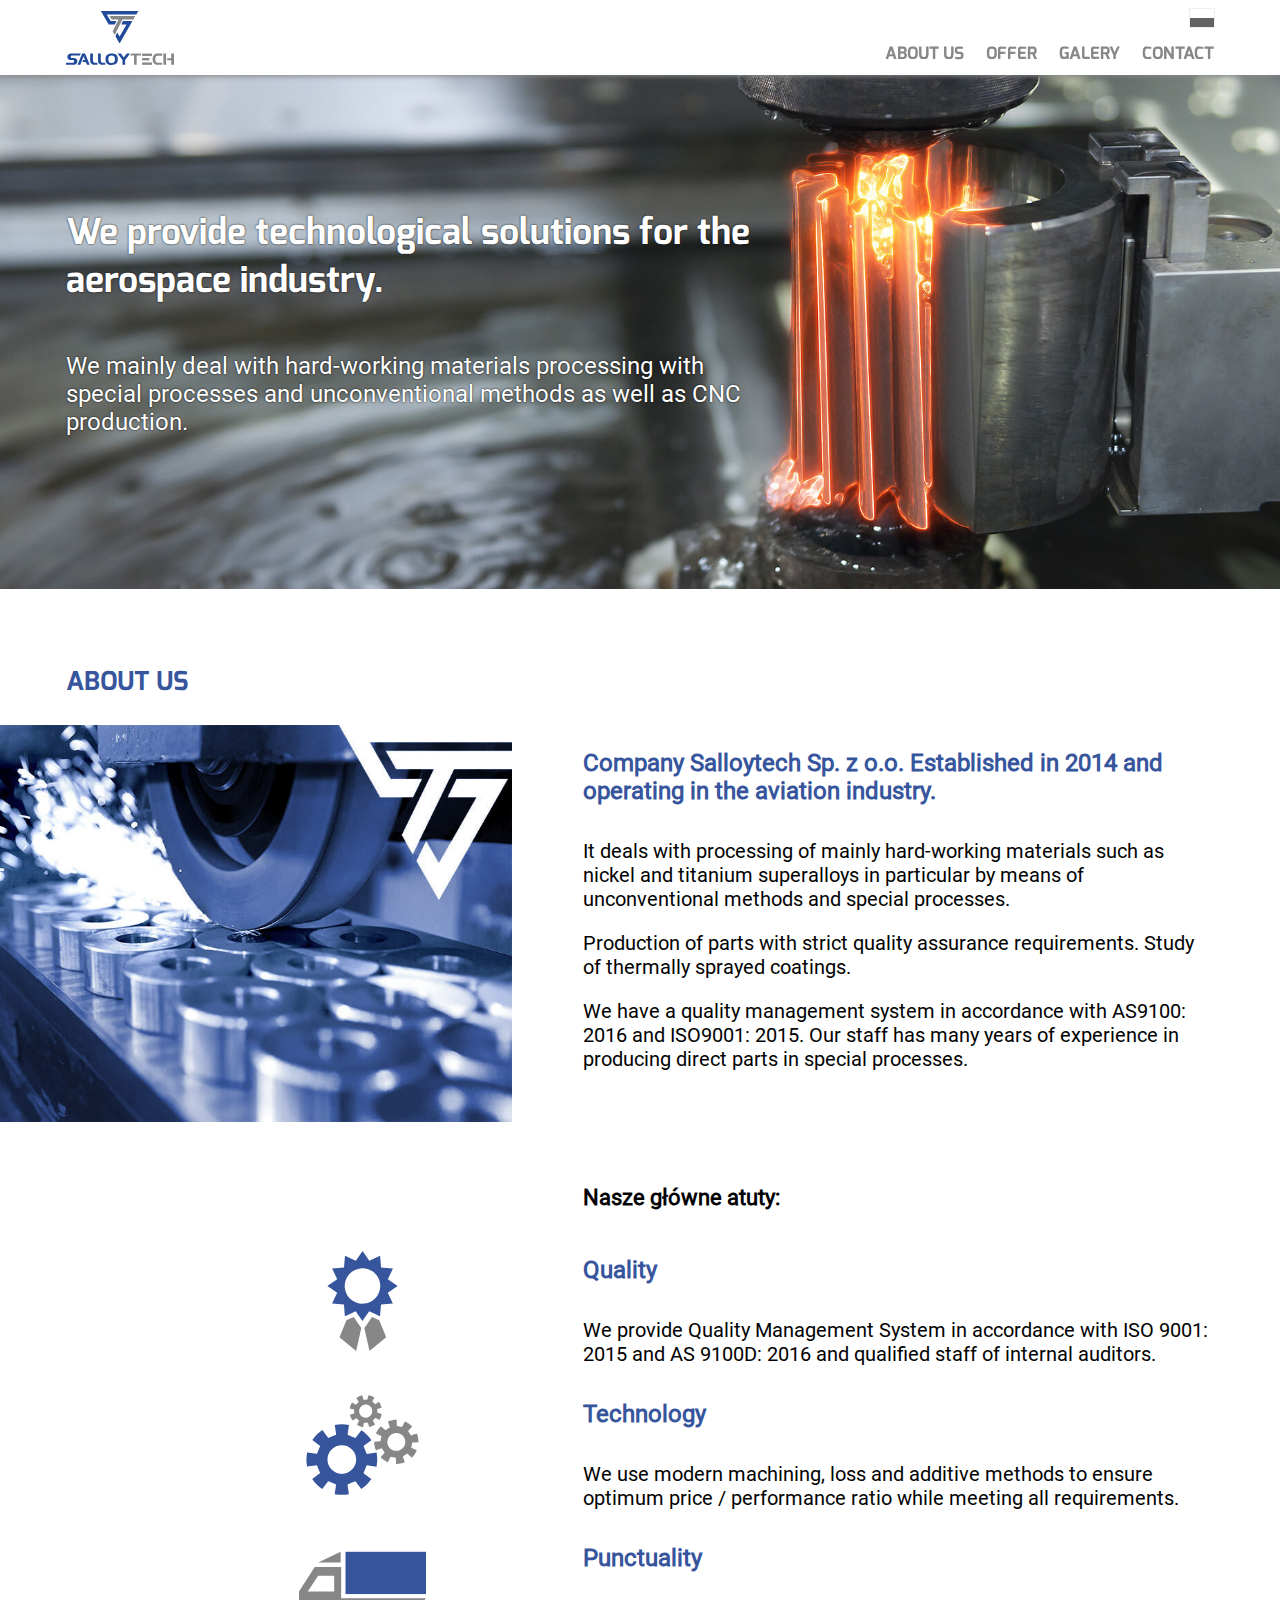
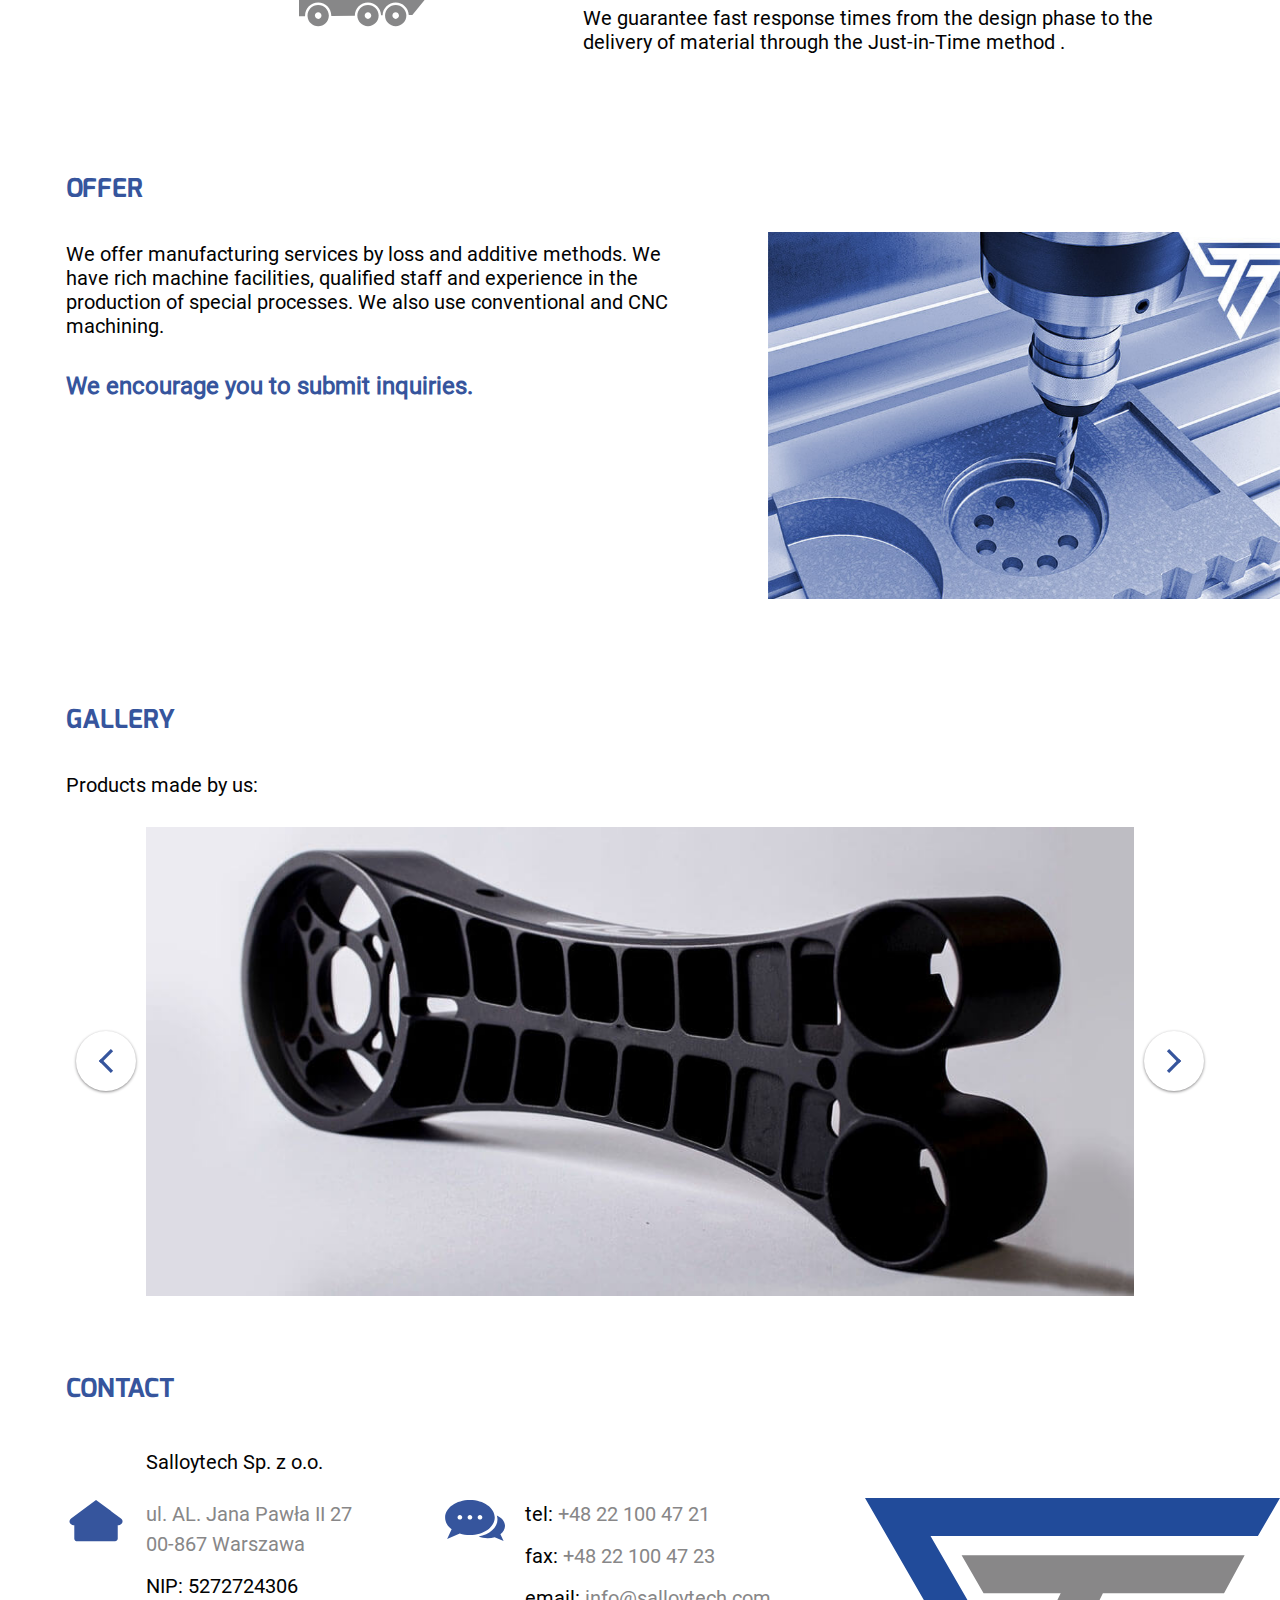
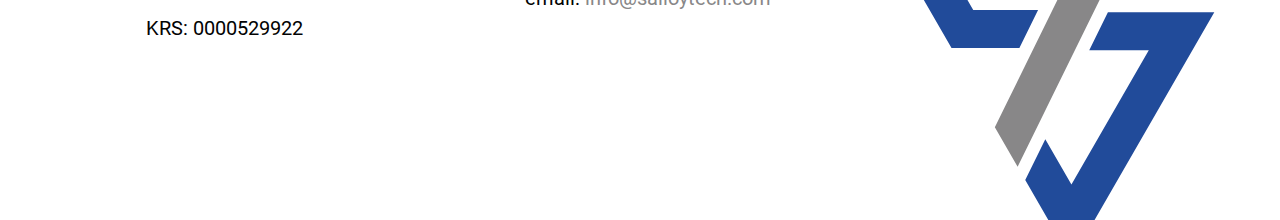
==== en/index.html @ 6ae1411f "Add files via upload" ====
<!DOCTYPE html>
<html lang="en">
<head>
	<title>SalloyTech</title>
	<meta charset="UTF-8">
	<meta name="viewport" content="width=device-width, initial-scale=1.0">
	<meta name="author" content="Agnieszka Bocian">
	<link rel="stylesheet" type="text/css" href="../style.css">
	<script src="../script.js"></script>
	<script src="../smooth-scroll.js"></script>
</head>
<body onload="activeScript()">
<div class="tlo-opakowanie">
	<header class="header-nav">
		<div class="tresc float-clearfix">
			<a href="" class="kol"> <img class="mobile-logo logo" src="../grafika/logo-horizontal.svg" alt="SalloyTech logo" /><img src="../grafika/logo.svg" class="logo" alt="SalloyTech logo"/></a>
			<button class="mobile-menu menu-open" onclick="showMenu()"><img class="hamburger-menu" src="../grafika/mobile-menu.svg" alt="menu mobilne"/></button>
			<button class="mobile-menu menu-close" onclick="hideMenu()"><img class="hamburger-menu" src="../grafika/menu-close.svg" alt="menu mobilne"/></button>
			<nav class="kol2 kol-prawa">
				<a href="#o-firmie" onclick="hideMenu()">About us</a>
				<a href="#oferta" onclick="hideMenu()">Offer</a>
				<a href="#galeria" onclick="hideMenu()">Galery</a>
				<a href="#kontakt" onclick="hideMenu()">Contact</a>
			</nav>
			<div class="jezyki">
				<a href="../index.html" title="polska wersja językowa" onmouseenter="flagaPolskiKolor()" onmouseleave="flagaPolskiSzara()" ontouchstart="flagaPolskiKolor()" ontouchend="flagaPolskiSzara()"><img class="flaga flaga-polska" src="../grafika/flaga-pl-szara.svg" alt="flaga Polski"/></a>
			</div>
		</div>
	</header>
	<section class="float-clear main">
		<picture>
			<source media="(max-width:550px)" srcset="../grafika/mobile/header-mobile.jpg">
			<img class="img-baner" src="../grafika/header.jpg" alt=""/>
		</picture>
		<header class="header-baner tresc float-clearfix">
			<div class="kol2">
				<h1>We provide technological solutions for the aerospace industry.</h1>
				<p class="podtytul">We mainly deal with hard-working materials processing with special processes and unconventional methods as well as CNC production.</p>
			</div>			
		</header>
		<section id="o-firmie">
			<h2>About us</h2>
			<section class="float-clearfix">
				<picture class="kol2 animation-box">
					<source media="(max-width:600px)" srcset="../grafika/mobile/img1-mobile.jpg">
					<img class="left-slidein delay-cwiercs" src="../grafika/img1.jpg" alt=""/>
				</picture>
				<div class="tresc float-clearfix">
					<div class="kol2 kol-prawa float-clearfix">
						<h3>Company Salloytech Sp. z o.o. Established in 2014 and operating in the aviation industry.</h3>
						<p>It deals with processing of mainly hard-working materials such as nickel and titanium superalloys in particular by means of unconventional methods and special processes.</p>
						<p>Production of parts with strict quality assurance requirements. Study of thermally sprayed coatings. </p>
						<p>We have a quality management system in accordance with AS9100: 2016 and ISO9001: 2015. Our staff has many years of experience in producing direct parts in special processes.</p>
					</div>
				</div>
			</section>
			<section class="atuty tresc float-clearfix">
				<h4 class="kol2 kol-prawa">Nasze główne atuty:</h4>
				<section class="float-clear float-clearfix">
					<div class="kol animation-box ">
						<img class="ikona right-pop" src="../grafika/jakosc.svg" alt="jakość"/>
					</div>
					<div class="kol2 kol-prawa">
						<h5>Quality</h5>
						<p>We provide Quality Management System in accordance with ISO 9001: 2015 and AS 9100D: 2016 and qualified staff of internal auditors.</p>
					</div>
				</section>
				<section class="float-clearfix">
					<div class="kol animation-box">
						<img class="ikona right-pop delay-cwiercs" src="../grafika/technologia.svg" alt="technologia"/>
					</div>
					<div class="kol2 kol-prawa">
						<h5>Technology</h5>
						<p>We use modern machining, loss and additive methods to ensure optimum price / performance ratio while meeting all requirements.</p>
					</div>
				</section>
				<section class="float-clearfix">
					<div class="kol animation-box">
						<img class="ikona right-pop delay-pols" src="../grafika/terminowosc.svg" alt="terminowość"/>
					</div>
					<div class="kol2 kol-prawa">
						<h5>Punctuality</h5>
						<p>We guarantee fast response times from the design phase to the delivery of material through the Just-in-Time method .</p>
					</div>
				</section>
			</section>
		</section>
		<section id="oferta">
			<h2>Offer</h2>
			<div class="tresc">
				<div class="kol2">
					<p>We offer manufacturing services by loss and additive methods. We have rich machine facilities, qualified staff and experience in the production of special processes. We also use conventional and CNC machining.</p>
					<strong> We encourage you to submit inquiries.</strong>
				</div>
			</div>
			<picture class="kol2 kol-prawa animation-box">
				<source media="(max-width:600px)" srcset="../grafika/mobile/img2-mobile.jpg">
				<img class="right-slidein delay-cwiercs" src="../grafika/img2.jpg" alt=""/>
			</picture>
		</section>
		<section id="galeria" class="tresc float-clear">
			<h2>Gallery</h2>
			<p>Products made by us:</p>
			<div class="slider">
				<img class="current-img-slide" src="../grafika/galeria/i-3gZqLh3-XL.jpg" alt=""/>
				<img class="img-slide next-slide" src="../grafika/galeria/i-92s4HZf-XL.jpg" alt=""/>
				<img class="img-slide next-slide" src="../grafika/galeria/i-ggH3WSC-XL.jpg" alt=""/>
				<img class="img-slide next-slide" src="../grafika/galeria/i-HxhJnW4-XL.jpg" alt=""/>
				<img class="img-slide next-slide" src="../grafika/galeria/i-L7PCD7g-XL.jpg" alt=""/>
				<button class="slider-btn lewy-btn" onclick="previousSlide()">
					<img src="../grafika/arrow-lewa.svg" alt=""/>
				</button>
				<button class="slider-btn prawy-btn" onclick="nextSlide()">
					<img src="../grafika/arrow-prawa.svg" alt=""/>
				</button>
			</div>
		</section>
	</section>
	<footer id="kontakt" class="float-clearfix">		
		<h2>Contact</h2>
		<div class="tresc float-clearfix">
			<p>Salloytech Sp. z o.o.</p>
			<div class="adres kol">
				<p><a href="https://goo.gl/maps/f2BaXFXRBeF2" target="_blank" title="zobacz na mapie">ul. AL. Jana Pawła II 27<br/> 00-867 Warszawa</a></p>
				<p>NIP: 5272724306</p>
				<p>KRS: 0000529922</p>
			</div>
			<div class="dane-kontakt kol float-clearfix">
				<p>tel: <a href="tel:+48221004721" target="_blank">+48 22 100 47 21</a></p>
				<p>fax: <a href="fax:+48221004723" target="_blank">+48 22 100 47 23</a></p>
				<p>email: <a href="mailto:info@salloytech.com" target="_blank">info@salloytech.com</a></p>
			</div>
		</div>
	</footer>
</div>
<script>
	//on load animation
	var el = document.getElementsByClassName("animation-box")[0];
	var handler = onVisibilityChange(el, function() {
		el.children[1].classList.add("base-position");
	});
	if (window.addEventListener) {
		addEventListener('DOMContentLoaded', handler, false); 
		addEventListener('load', handler, false);
		addEventListener('scroll', handler, false); 
		addEventListener('resize', handler, false); 
	} else if (window.attachEvent)  {
	 attachEvent('onDOMContentLoaded', handler); // IE9+ :(
		attachEvent('onload', handler);
		attachEvent('onscroll', handler);
		attachEvent('onresize', handler);
	}

	var el2 = document.getElementsByClassName("animation-box")[1];
	var handler2 = onVisibilityChange(el2, function() {
		el2.children[0].classList.add("base-position");
	});
	if (window.addEventListener) {
	addEventListener('DOMContentLoaded', handler2, false); 
		addEventListener('load', handler2, false);
		addEventListener('scroll', handler2, false); 
		addEventListener('resize', handler2, false); 
	} else if (window.attachEvent)  {
	 attachEvent('onDOMContentLoaded', handler2); // IE9+ :(
		attachEvent('onload', handler2);
		attachEvent('onscroll', handler2);
		attachEvent('onresize', handler2);
	}
	
	var el3 = document.getElementsByClassName("animation-box")[2];
	var handler3 = onVisibilityChange(el3, function() {
		el3.children[0].classList.add("base-position");
	});
	if (window.addEventListener) {
	addEventListener('DOMContentLoaded', handler3, false); 
		addEventListener('load', handler3, false);
		addEventListener('scroll', handler3, false); 
		addEventListener('resize', handler3, false); 
	} else if (window.attachEvent)  {
	 attachEvent('onDOMContentLoaded', handler3); // IE9+ :(
		attachEvent('onload', handler3);
		attachEvent('onscroll', handler3);
		attachEvent('onresize', handler3);
	}
	
	var el4 = document.getElementsByClassName("animation-box")[3];
	var handler4 = onVisibilityChange(el4, function() {
		el4.children[0].classList.add("base-position");
	});
	if (window.addEventListener) {
	addEventListener('DOMContentLoaded', handler4, false); 
		addEventListener('load', handler4, false);
		addEventListener('scroll', handler4, false); 
		addEventListener('resize', handler4, false); 
	} else if (window.attachEvent)  {
	 attachEvent('onDOMContentLoaded', handler4); // IE9+ :(
		attachEvent('onload', handler4);
		attachEvent('onscroll', handler4);
		attachEvent('onresize', handler4);
	}
	
	var el5 = document.getElementsByClassName("animation-box")[4];
	var handler5 = onVisibilityChange(el5, function() {
		el5.children[1].classList.add("base-position");
	});
	if (window.addEventListener) {
	addEventListener('DOMContentLoaded', handler5, false); 
		addEventListener('load', handler5, false);
		addEventListener('scroll', handler5, false); 
		addEventListener('resize', handler5, false); 
	} else if (window.attachEvent)  {
	 attachEvent('onDOMContentLoaded', handler5); // IE9+ :(
		attachEvent('onload', handler5);
		attachEvent('onscroll', handler5);
		attachEvent('onresize', handler5);
	}
	
	//smooth scrolling
	var scroll = new SmoothScroll('a[href*="#"]');
</script>
</body>
</html>
---- style.css ----
/* Spis Treści */

/* 0.0 Resetowanie styli */
/* 1.0 Style Ogólne */
	/* 1.1 Typografia */
	/* 1.2 Style wielorazowego użytku */
		/* 1.2.1 Grid */
	/* 1.3 Animacje */
/* 2.0 Menu główne */
	/* 2.1 Menu mobilne */
	/* 2.2 Wersje językowe */
/* 3.0 Header główny */
/* 4.0 Sekcje */
	/* 4.1 Sekcja "O firmie" */
	/* 4.2 Sekcja "Oferta" */
	/* 4.3 Sekcja "Galeria" */
/* 5.0 Stopka - Kontakt */


/* 0.0 Resetowanie styli */
	body, main, nav, a, header, h1, h2, h3, h4 ,h5, h6, section, div, p, ul, li, img, footer {
		-webkit-box-sizing:border-box;
		        box-sizing:border-box;
		padding:0;
		margin:0;
		text-decoration:none;
		border:none;
	}
/* 1.0 Style Ogólne */
	body{
		background-color:#fff;
		color:#030303;
	}
	img {
		max-width: 100%;
		max-height: 100%;
	}
	.tlo-opakowanie {
		max-width:1907px;
		margin:0 auto;
	}
	button {
		cursor:pointer;
		font-size: 1em;
	}
	a {
		color:#888788;
	}
	a:hover, a:focus, a:active {
		color:#36559d;
	}
	button:hover, button:focus, button:active {
		outline: none; /* By zlikwidować styl w Operze */
	}
	.main > section {
		padding-top:8vh;
	}
	@media (max-height:800px) {
		.main > section {
			padding-top:3em;
		}
	}
	/* 1.1 Typografia */
	@font-face {
		font-family:"Roboto Regular";
		src:url(./fonty/roboto-regular.ttf);
	}
	@font-face {
		font-family:"Exo Bold";
		src:url(./fonty/exo-bold.ttf);
	}
	body{
		font-family:"Roboto Regular";
		font-size:20px;
	}
	@media (max-width:1200px) {
		body {
			font-size:18px;
		}
	}
	@media (max-width:1000px) {
		body {
			font-size:16px;
		}
	}
	@media (max-width:800px) {
		body {
			font-size:14px;
		}
	}
	@media (max-width:600px) {
		body {
			font-size:12px;
		}
	}
	h2, h3, h4, h5, h6, ul, li  {
		padding:1em 0;
	}
	main > section {
		margin:1em 0;
	}
	h1 {
		font-size:1.8em;
		padding-bottom: 1em;
		text-shadow:0 0 2px black;
	}
	h2 {
		font-size:1.3em;	
		text-transform:uppercase;
		margin:0 auto;
		display:block;
		max-width:1200px;
		padding-left:2vw;
		padding-right:2vw;
	}
	h3, h5, strong {
		font-size:1.2em;
	}
	h4 {
		font-size:1.1em;
	}
	h1, h2, nav {
		font-family:"Exo Bold";
	}
	h2, h3, h5, strong {
		color:#36559d;
	}
	p {
		padding:0.5em 0;
	}
	/* 1.2 Style wielorazowego użytku */
	.tresc {
		margin:0 auto;
		max-width:1200px;
		padding:1vh 2vw;
	}
	section div.tresc {
		padding:0 2vw;
	}
	.ikona {
		margin: 5% 5% 5% auto;
		width: auto;
		height: 5em;
		display: block;
	}
	.script .blurowanie {
		-webkit-filter: blur(2px);
		        filter: blur(2px);
	}
		/* 1.2.1 Grid */
			.kol {
				width:20%;
				float:left;
			}
			.kol2 {
				width:40%;
				float:left;
			}
			.tresc .kol {
				width:33%;
			}
			.tresc .kol2 {
				width:60%;
			}
			.kol-prawa {
				float:right;
				padding-left:5%;
			}
			.float-clear {
				clear: both;
			}
			.float-clearfix:after {
				content: "";
				display: table;
				clear: both;
			}
			@media (max-width:550px) {
				.kol2 {
					width:100%;
				}
				.tresc .kol2 {
					width:100%;
				}
				img.kol2{
					padding:2vw;
				}
				.kol-prawa {
					padding:0;
				}
			}
	/* 1.3 Animacje */
	.script .animation-box {
		overflow:hidden;
	}
	.script .right-slidein {
		-webkit-animation-name:right-slidein;
		        animation-name:right-slidein;
		-webkit-animation-duration:1s;
		        animation-duration:1s;
		-webkit-animation-play-state: paused; /* Safari 4.0 - 8.0 */
		animation-play-state: paused;
		 -webkit-animation-fill-mode: backwards; /* Safari 4.0 - 8.0 */
		animation-fill-mode: backwards;
	}
	.script .left-slidein {
		-webkit-animation-name:left-slidein;
		        animation-name:left-slidein;
		-webkit-animation-duration:1s;
		        animation-duration:1s;
		-webkit-animation-play-state: paused; /* Safari 4.0 - 8.0 */
		animation-play-state: paused;
		 -webkit-animation-fill-mode: backwards; /* Safari 4.0 - 8.0 */
		animation-fill-mode: backwards;
	}	
	.script .right-pop {
		-webkit-animation-name:right-pop;
		        animation-name:right-pop;
		-webkit-animation-duration:1s;
		        animation-duration:1s;
		-webkit-animation-play-state: paused; /* Safari 4.0 - 8.0 */
		animation-play-state: paused;
		 -webkit-animation-fill-mode: backwards; /* Safari 4.0 - 8.0 */
		animation-fill-mode: backwards;
	}
	.script .delay-pols {
		-webkit-animation-delay: 0.6s; /* Safari 4.0 - 8.0 */
		animation-delay: 0.5s;
	}
	.script .delay-cwiercs{
		-webkit-animation-delay: 0.3s; /* Safari 4.0 - 8.0 */
		animation-delay: 0.25s;
	}
	@-webkit-keyframes right-slidein {
		from {-webkit-transform: translateX(100%);transform: translateX(100%);}
		to {-webkit-transform: translateX(0);transform: translateX(0);}
	}
	@keyframes right-slidein {
		from {-webkit-transform: translateX(100%);transform: translateX(100%);}
		to {-webkit-transform: translateX(0);transform: translateX(0);}
	}
	@-webkit-keyframes left-slidein {
		from {-webkit-transform: translateX(-100%);transform: translateX(-100%);}
		to {-webkit-transform: translateX(0);transform: translateX(0);}
	}
	@keyframes left-slidein {
		from {-webkit-transform: translateX(-100%);transform: translateX(-100%);}
		to {-webkit-transform: translateX(0);transform: translateX(0);}
	}
	@-webkit-keyframes right-pop {
		from {-webkit-transform: translateX(-100%);transform: translateX(-100%); opacity:0; padding:3em;}
		to {-webkit-transform: translateX(0%);transform: translateX(0%); opacity:1; padding:0;}
	}
	@keyframes right-pop {
		from {-webkit-transform: translateX(-100%);transform: translateX(-100%); opacity:0; padding:3em;}
		to {-webkit-transform: translateX(0%);transform: translateX(0%); opacity:1; padding:0;}
	}
	.script .base-position {
		-webkit-animation-play-state: running; /* Safari 4.0 - 8.0 */
		animation-play-state: running;
	}
/* 2.0 Menu główne */
	.header-nav {
		position: fixed;
		z-index: 100;
		top: 0;
		left: 0;
		right: 0;
		background-color:rgba(255,255,255, 0.99);
		-webkit-box-shadow:0 1px 0.25em #888788;
		        box-shadow:0 1px 0.25em #888788;
	}
	.header-nav .tresc {
		display: -webkit-box;
		display: -ms-flexbox;
		display: flex;
		-webkit-box-pack: justify;
		    -ms-flex-pack: justify;
		        justify-content: space-between;
		-webkit-box-align: center;
		    -ms-flex-align: center;
		        align-items: center;
	}
	.header-nav a.kol {
		width:auto;
	}
	.logo {
		height:6vh;
		width: auto;
		display: block;
	}
	nav {
		text-align:right;
		-webkit-box-ordinal-group: 2;
		    -ms-flex-order: 1;
		        order: 1; /* korekta do float-clearfix dla flexa */
	}
	.tresc nav.kol2 {
		width:auto;
	}
	nav a {
		text-transform:uppercase;
		font-size: 1.9vh;
		line-height: 1em;
		margin:2vh 0 2vh 1em;
		display:inline-block;
		position:relative;
	}
	nav a:hover, nav a:focus, nav a:active {
		color:#36559d;
	}
	nav a:after, nav a:after, nav a:after {
		content:"";
		background-color:#36559d;		
		display:inline-block;
		width:0;
		height:0.15em;
		position:absolute;
		left:0;
		right:0;
		margin:0 auto;
		bottom: -0.2em;
		-webkit-transition:width 0.5s;
		-o-transition:width 0.5s;
		transition:width 0.5s;
	}
	nav a:hover:after, nav a:focus:after, nav a:active:after {
		width:1em;
		-webkit-transition:width 0.5s;
		-o-transition:width 0.5s;
		transition:width 0.5s;
	}
		@media (max-width:1400px) { /* By móc umoeścić flagi nad menu*/
			.header-nav .tresc {
				position:relative;
			}
			nav a {
				margin-top:4vh;
				margin-bottom:0;
			}
		}
	/* 2.1 Menu mobilne */
		.mobile-menu {
			display:none;
			height:6vh;
			padding:0;
		}
		.mobile-logo {
			display:none;
		}

		@media (max-width:800px) {
			.script .header-nav .tresc .kol, .header-nav .tresc .kol2 {
				width:auto;
			}
		}
		@media (max-width:600px){
			.script .logo {
				display:none;
			}
			.script .mobile-logo {
				display:block;
			}
			.script .header-nav .tresc {
				display:block;
			}
			.script .header-nav .tresc .kol2 {
				clear: both;
				float: left;
				padding:0;
			}
			.script nav {
				display:none;
			}
			.script .mobile-menu {
				float: right;
				-webkit-box-ordinal-group: 2;
				    -ms-flex-order: 1;
				        order: 1;
				border: none;
				background: #fff;		
			}
			.script .menu-open {
				display: inline-block;
			}
			.script nav a {
				display: list-item;
				list-style: none;
				text-align: right;
				font-size: 2.5vh;
				margin: 4.5vh 0;
				width: 28vh;
			}
		.script nav a:after, .script nav a:after, .script nav a:after {
			right: 1.5em;
			left:auto;
			}
		}
		@media (max-height:800px) and (max-width:600px) {
			.script .mobile-menu {
				height: 3em;
				max-width:3em;
				padding: 0.25em 0;
			}
			.script .logo {
				height:3em;
				max-width:80vw;
			}
			.script nav a {
				font-size:1em;
				width:9em;
				font-size: 1.5em;
				margin: 2em 0;
			}
		}
	/* 2.2 Wersje językowe */
	.jezyki {
		padding: 1vh 2vw;
		position:absolute;
		top:0;
		right:0;
	}
	.jezyki a {
		display:inline-block;
		float:left;
	}
	.flaga {
		height: 2vh;
		width: auto;
		margin:2vh 1vh;
		-webkit-box-shadow: 0 0 1px 1px #efefef;
		        box-shadow: 0 0 1px 1px #efefef;
		display: block;
	}
	@media (max-width:1400px) {
		.flaga {
			height: 2vh;
			margin:0;
		}
	}
	@media (max-width:600px) {
		.script .jezyki {
			top:auto;
			bottom:0;
			display:none;
		}
	}
	@media (max-height:800px) and (max-width:600px) {
		.script .flaga {
			height: 2em;
			margin: 0.5em 0;
		}
	}
/* 3.0 Header główny */
	.main {
		position:relative;
		margin-top:6vh;
	}
	.header-baner {
		display:-webkit-box;
		display:-ms-flexbox;
		display:flex;
		-webkit-box-align:center;
		    -ms-flex-align:center;
		        align-items:center;
		position:relative;
		top: 2vh;
		color:#fff;
		height: 40vw;
		max-height: 769px;
	}
	.img-baner {
		position:absolute;
		top:2vh;
		left:0;
		right:0;
		z-index:-1;
	}
	.podtytul {
		font-size:1.2em;
		text-shadow:0 0 2px black;
	}

	@media (max-width:551px) {
		.picture-baner {
			position:relative;
			display:block;
			height:80vw;	
		}
		.img-baner {
			max-width:inherit;
			width:100%;
		}
		.header-baner {
			position:absolute;
			top:2vh;
			height:80vw;
			max-width: 300px;
		}
		.header-baner .kol2 {
			width:100%;
		}		
	}
	@media screen and (max-width:551px) and (-ms-high-contrast: active), (-ms-high-contrast: none) { /* IE specific query*/
		.img-baner {
			left:-60%;
			width:inherit;
		}
	}
	@media (max-width:300px) {
		.header-baner {
			position:relative;
			height:auto;
			color:#030303;
		}
		.podtytul, h1 {
			text-shadow:none;
		}
	}
	@media (max-width:600px) and (max-height:800px) {
		.main {
			margin-top:3em;
		}
	}
	@media (max-height:800px) {
		.img-baner {
			top:2vh;
		}
	}
/* 4.0 Sekcje */
	/* 4.1 Sekcja "O firmie" */
	section.atuty {
		margin-top:3vh;
	}
	.atuty h4.kol2-prawa {
		width:56%;
		float:right;
	}
	@media (max-width:550px) {
		.atuty h4 {
			padding-bottom:2em;
		}
		.atuty div.kol2 {
			width:60%;
		}
		.ikona {
			margin:2vw auto 0;
		}
	}
	@media (max-width:230px) {
		.atuty div.kol2, .tresc .kol {
			width:100%;
		}
		.atuty div.kol2 {
			padding-bottom: 10%;	
		}
	}
	/* 4.2 Sekcja "Oferta" */
	#oferta .kol2 {
		padding-right:5%;
	}
	#oferta .kol-prawa {
		padding:0;
	}
	#oferta strong {
		margin:1em 0;
		display:inline-block;
	}
	@media (max-width:550px) {
		#oferta .kol2 {
			padding:0;
		}
		#oferta img.kol2 {
			padding:5% 2vw 0;
		}
	}
	/* 4.3 Sekcja "Galeria" */
	#galeria h2 {
		padding-left:0;
		padding-right:0;
		margin:0;
	}
	.slider {
		position:relative;
		background-color:#fff;
		overflow: hidden;
		margin:1em 0;
		padding:1em 0;	
	}
	.script .slider {
		padding:0 4em;
	}
	.current-img-slide {
		position: relative;
		height:auto;
		-webkit-transition:-webkit-transform 1s;
		transition:-webkit-transform 1s;
		-o-transition:transform 1s;
		transition:transform 1s;
		transition:transform 1s, -webkit-transform 1s;
	}
	.current-img-slide, .img-slide {
		width:45%;
		float:left;
		padding:0 2.5% 2.5%;
		min-width:150px;
	}
	@media(max-width:350px){
		.current-img-slide, .img-slide {
			margin:0 auto;
			display:block;
			float:none;
		}
	}
	.script .current-img-slide, .script .img-slide {
		width:100%;
		float:left;
		padding:0;
	}
	.script .img-slide {
		position: absolute;
		height:auto;
		top:0;
		left: 0;
		right: 0;
		padding:0 4em;
	}
	.script .next-slide {
		-webkit-transform:translateX(100%);
		    -ms-transform:translateX(100%);
		        transform:translateX(100%);
		-webkit-transition:-webkit-transform 1s;
		transition:-webkit-transform 1s;
		-o-transition:transform 1s;
		transition:transform 1s;
		transition:transform 1s, -webkit-transform 1s;
	}
	.script .previous-slide{
		-webkit-transform:translateX(-100%);
		    -ms-transform:translateX(-100%);
		        transform:translateX(-100%);
		-webkit-transition:-webkit-transform 1s;
		transition:-webkit-transform 1s;
		-o-transition:transform 1s;
		transition:transform 1s;
		transition:transform 1s, -webkit-transform 1s;
	}
	.slider-btn {
		 display:none;
	}
	.script .slider-btn {
		position: absolute;
		display:block;
		padding: 0.5em;
		margin: 0.5em;
		font-size:1em;
		width: 3em;
		height: 3em;
		background-color:#fff;
		border-radius: 2em;
		border:none;
		-webkit-box-shadow:0 1px 0.15em #888788;
		        box-shadow:0 1px 0.15em #888788;
		bottom:45%;
		bottom: calc(50% - 2em);
	}
	.slider-btn:hover, .slider-btn:focus, .slider-btn:active {
		-webkit-box-shadow:0 2px 4px #888788;
		        box-shadow:0 2px 4px #888788;
	}
	.script .prawy-btn {
		right:0;
	}
	.script .lewy-btn {
		left:0;
	}
	@media (max-width:550px) {
		.script .img-slide {
			padding:0;
		}
		.script .slider-btn {
			bottom:0;
		}
		.script .prawy-btn {
			right:25%;
			right:calc(50% - 5em);
		}
		.script .lewy-btn {
			left:25%;
			left:calc(50% - 5em);
		}
		.script .slider {
			padding: 0 0 5em 0;
		}
		.script .script .img-slide {
			padding:0;
		}
	}
/* 5.0 Stopka - Kontakt */
	#kontakt {
		background-image:url("./grafika/logo-znak.svg");
		background-repeat:no-repeat;
		background-position:bottom right;
		background-size: auto 65%;
		padding-top:1em;
		padding-bottom:18vh;
	}
	#kontakt p {
		padding:0.3em 0 0.3em 4em;
		line-height:1.5em;
	}
	.adres, .dane-kontakt {
		position:relative;
		margin-top:0.5em;
		padding-right:1em;
	}
	.adres:before, .dane-kontakt:before {
		display:block;
		float:left;
		left:0;
		position:absolute;
		height:3em;
		width:3em;
	}
	.adres:before {
		content:url("./grafika/adres.svg");
	}
	.dane-kontakt:before {
		content:url("./grafika/kontakt.svg");
	}
	@media (min-height:900px) and (max-width:1100px){
		#kontakt {
			padding-bottom:14vh;
		}
	}
	@media (max-width:900px) {
		#kontakt {
			padding-bottom:2em;
			background-size: auto 60%;
		}
		#kontakt .tresc .kol {
			width:60%;
			padding-bottom:1em;
		}
		#kontakt p {
			padding-left:5em;
		}
	}
	@media (max-width:500px) {
		#kontakt {
			padding-bottom: 3em;
			background-size: 4em auto;
		}
		#kontakt .tresc .kol {
			width:50%;
		}
	}
	@media (max-width:400px) and (min-width:300px), (max-width:200px) {
		#kontakt p {
			padding-left: 0;
		}
		.adres::before, .dane-kontakt::before {
			position: relative;
			float: none;
			display: inline-block;
		}
	}
	@media (max-width:300px) {
		#kontakt {
			padding-bottom: 30%;
			background-position: 50% 100%;
			background-position-x: 50%;
		}
		#kontakt .tresc .kol {
			width:100%;
		}
	}
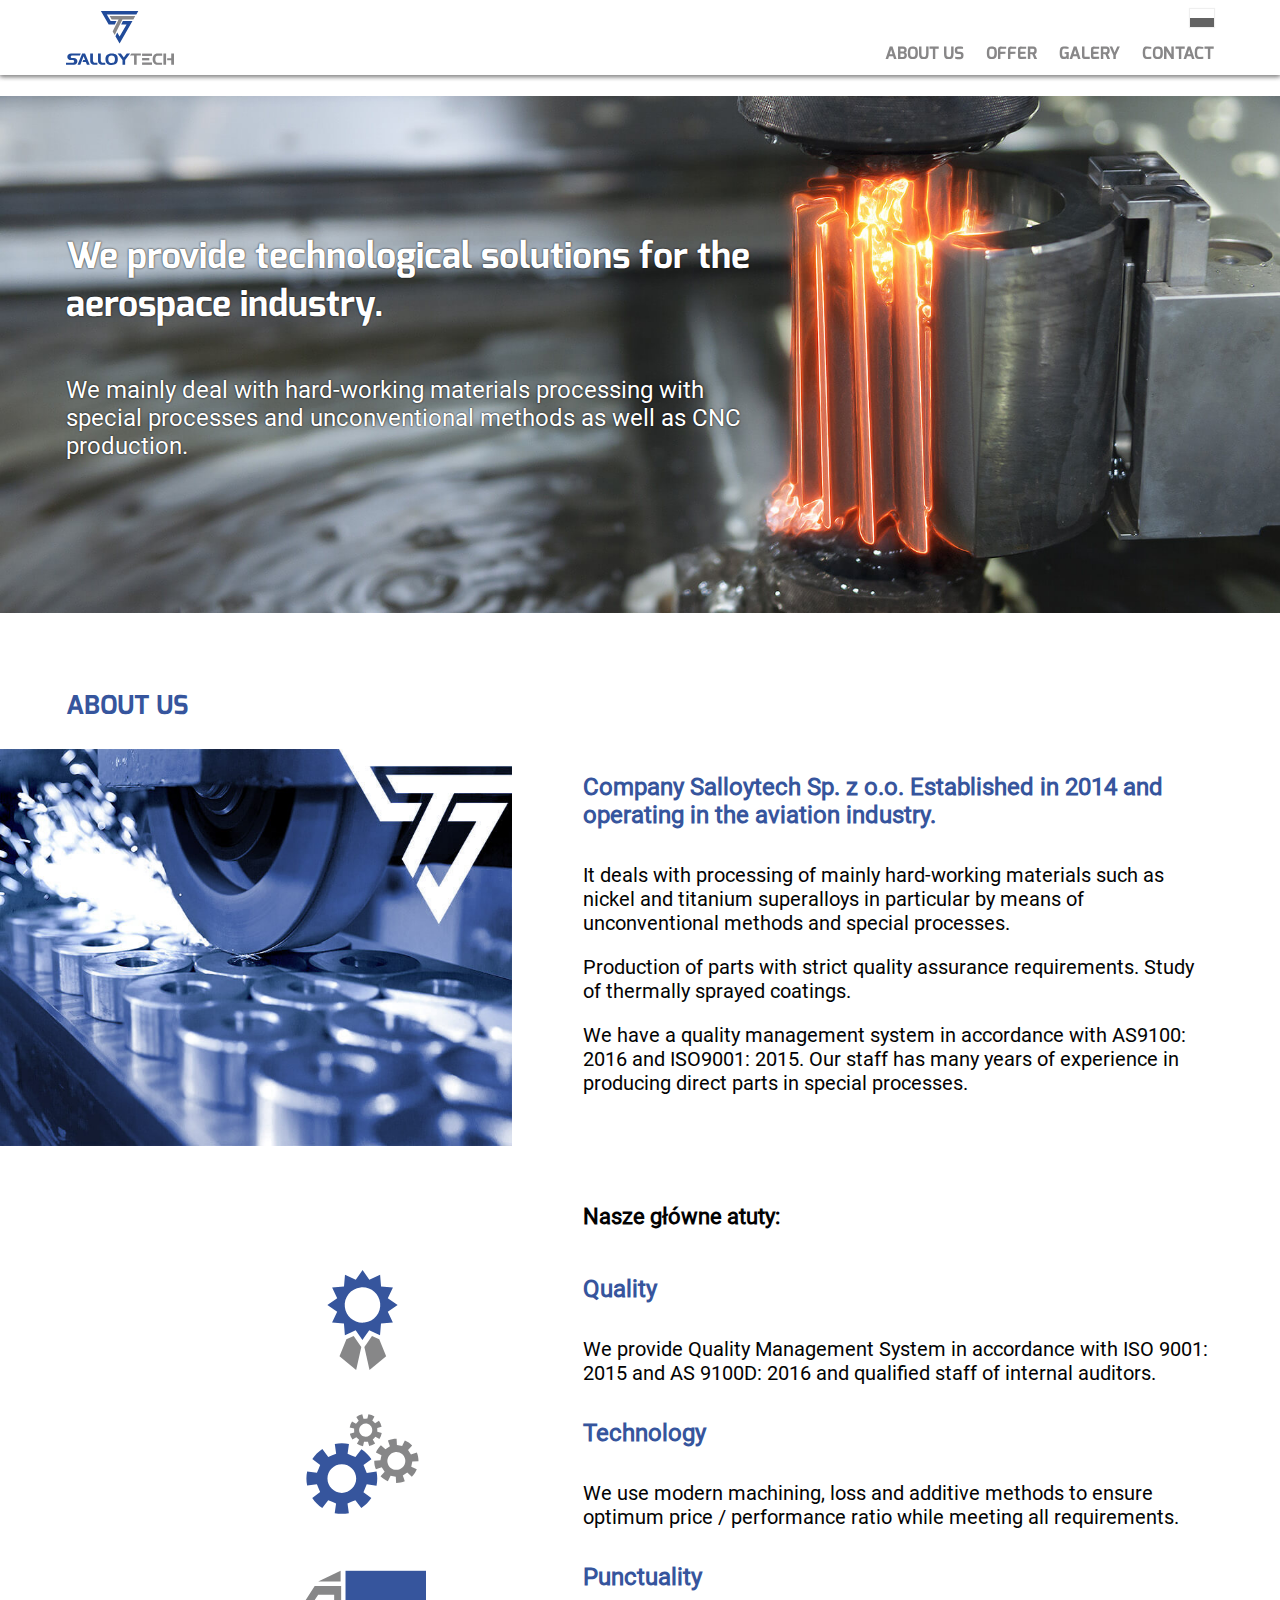
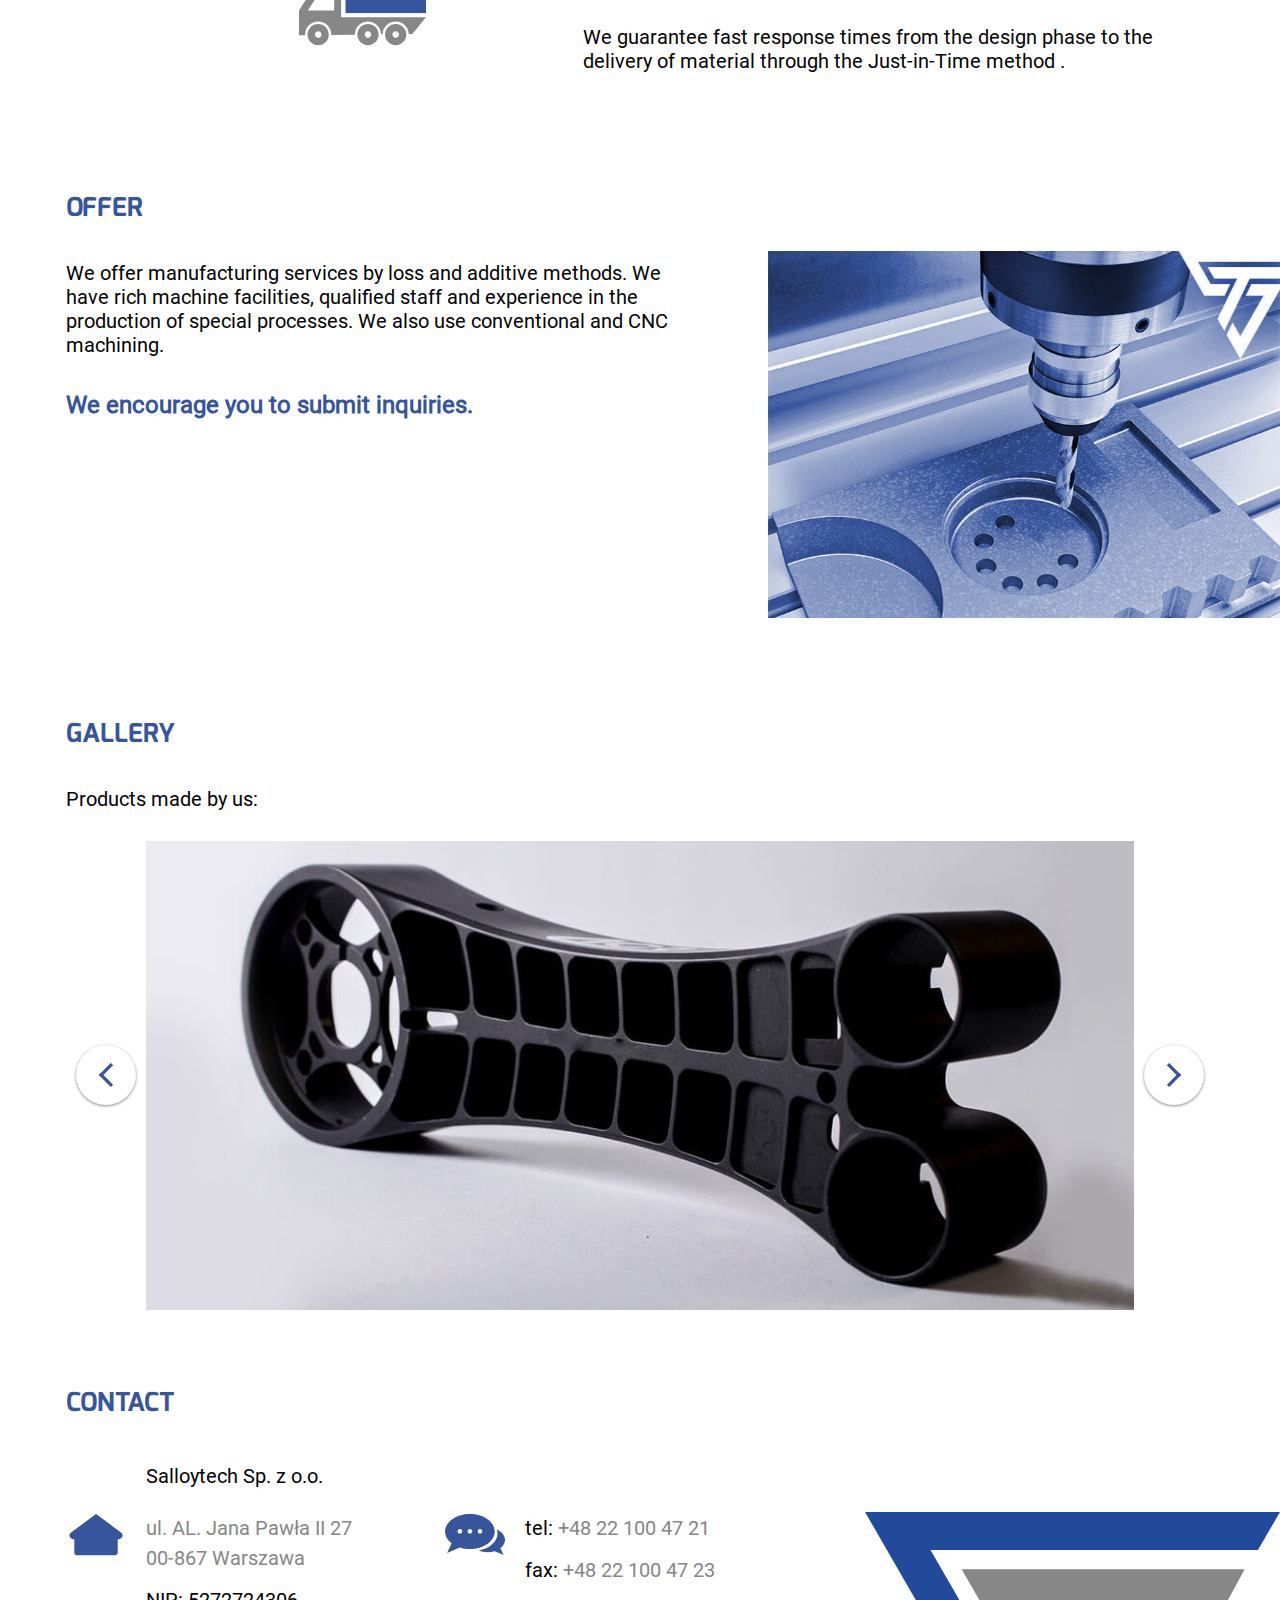
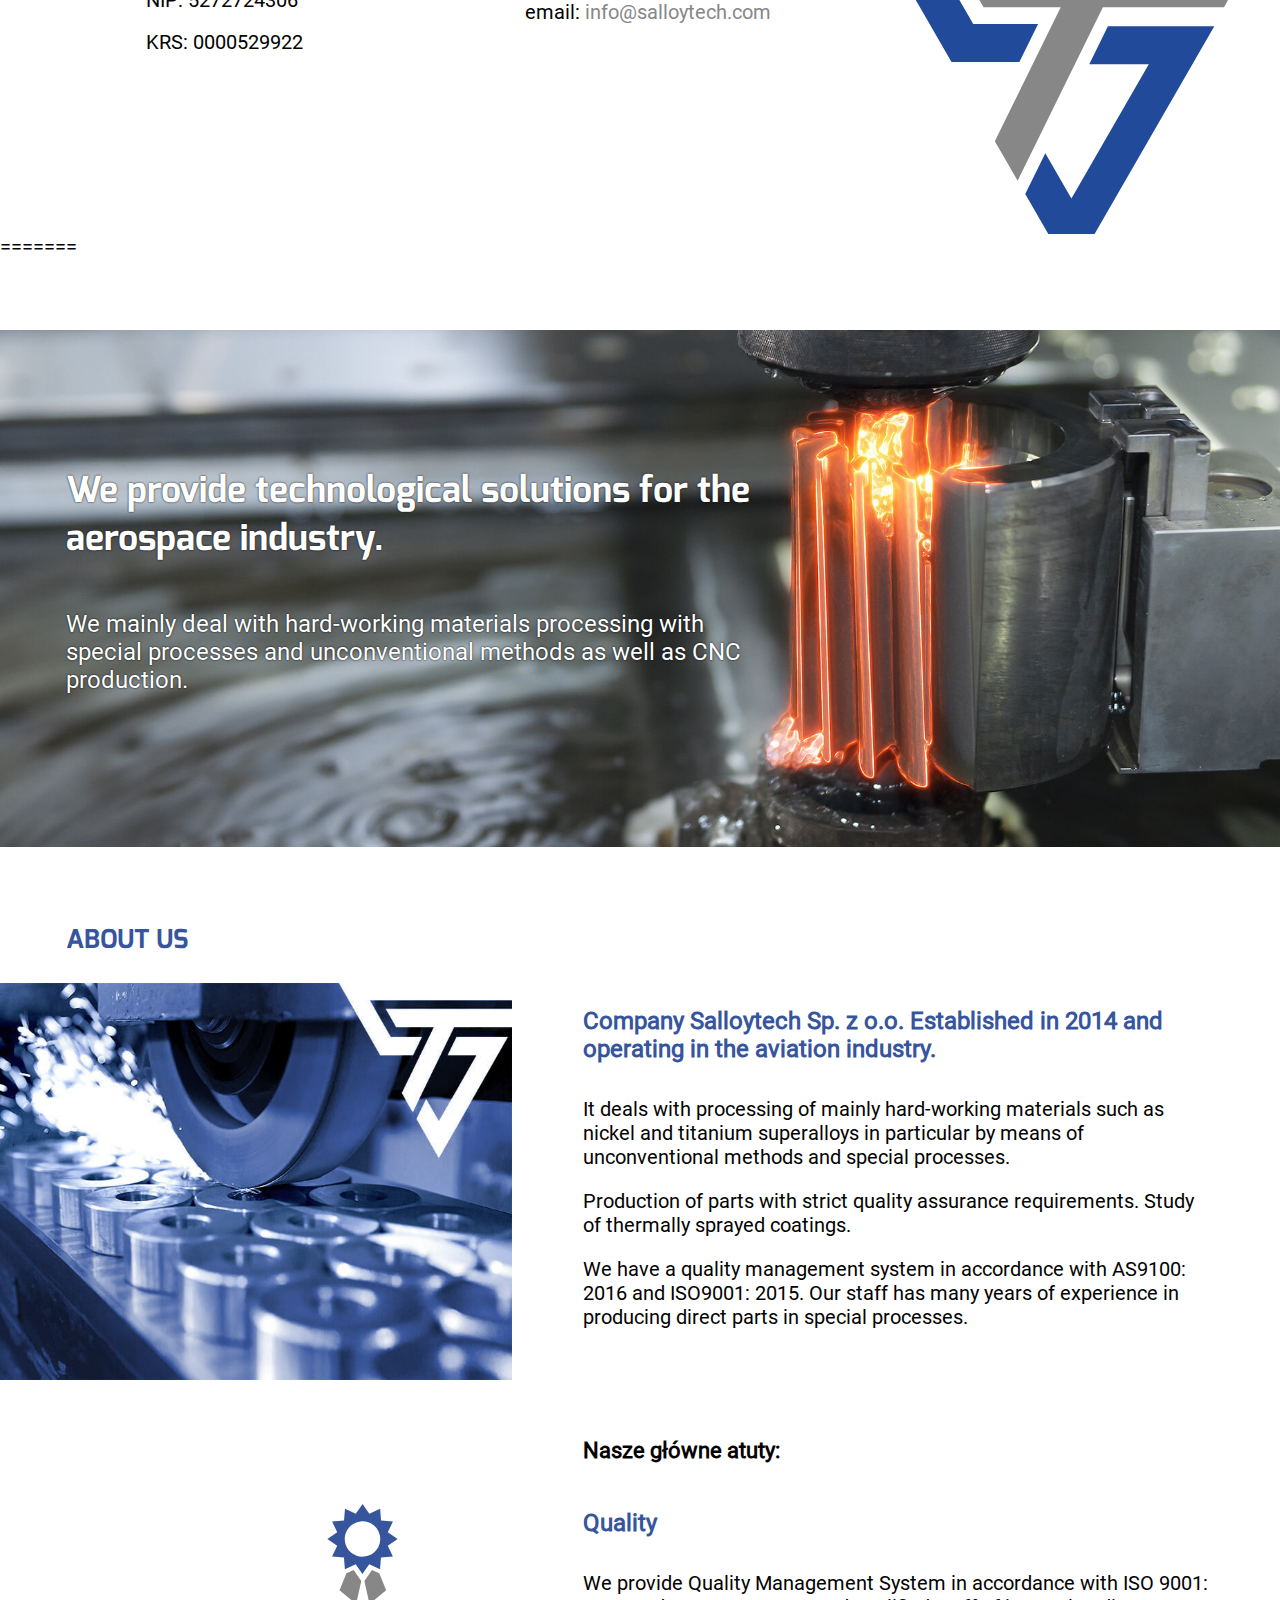
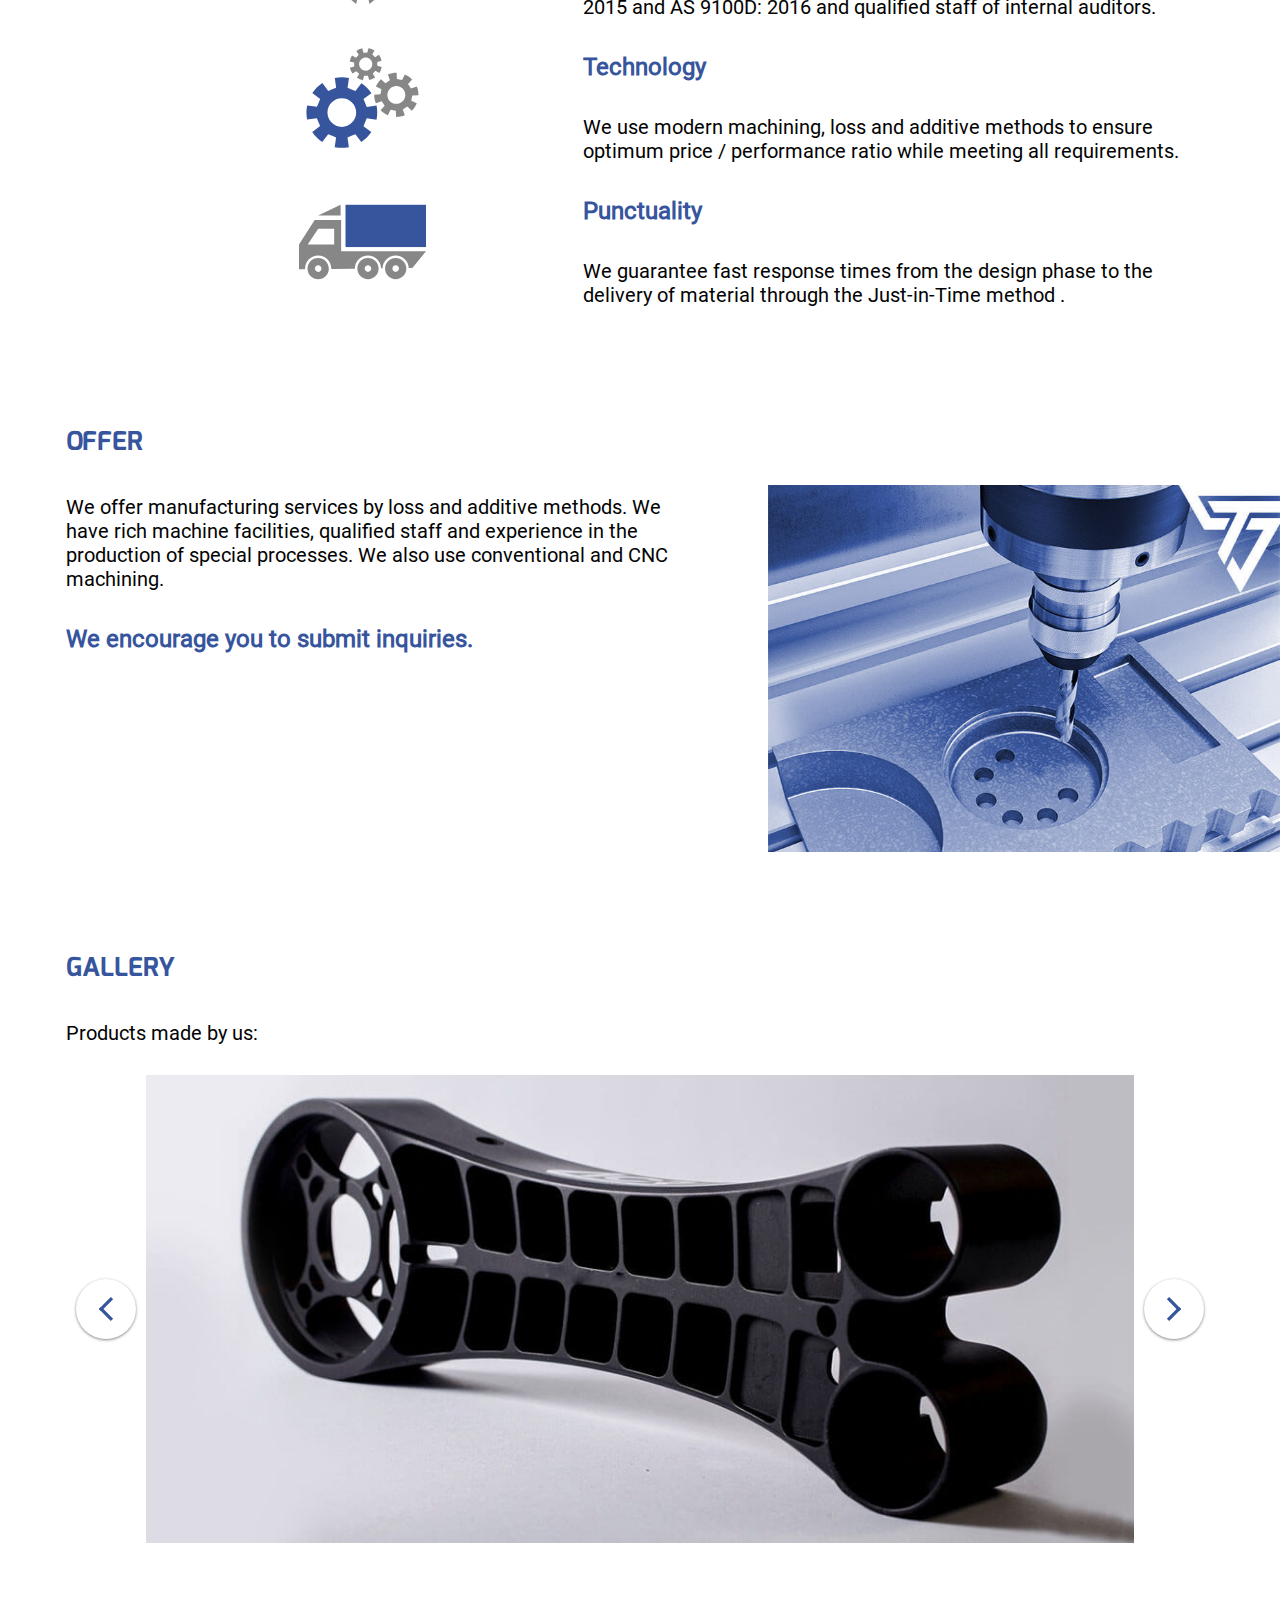
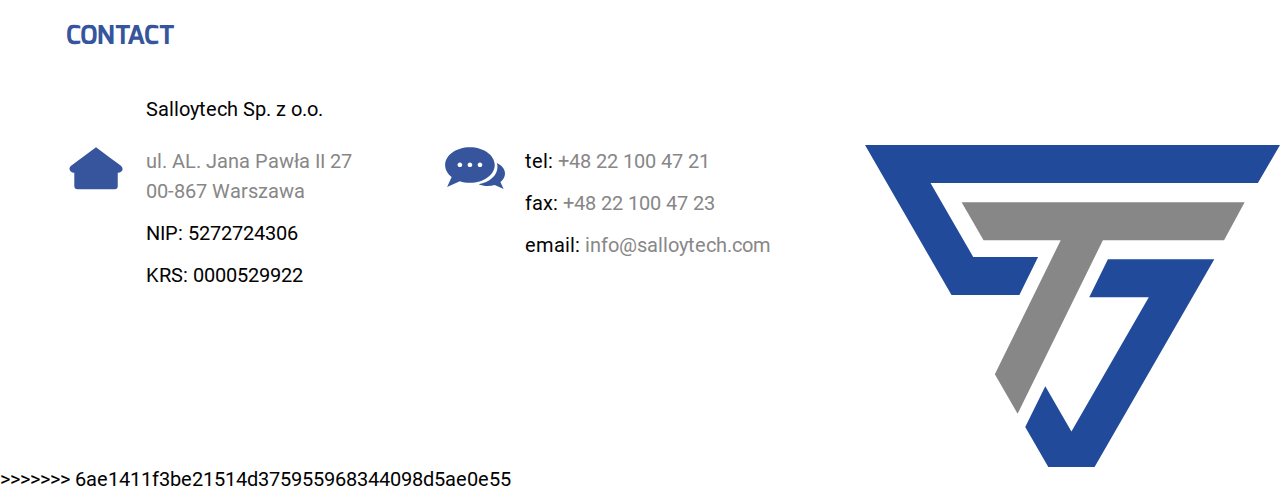
==== commit 110de041: "Merge branch 'master' of https://github.com/BocianAJ/salloytech" ====
--- a/en/index.html
+++ b/en/index.html
@@ -1,222 +1,446 @@
-<!DOCTYPE html>
-<html lang="en">
-<head>
-	<title>SalloyTech</title>
-	<meta charset="UTF-8">
-	<meta name="viewport" content="width=device-width, initial-scale=1.0">
-	<meta name="author" content="Agnieszka Bocian">
-	<link rel="stylesheet" type="text/css" href="../style.css">
-	<script src="../script.js"></script>
-	<script src="../smooth-scroll.js"></script>
-</head>
-<body onload="activeScript()">
-<div class="tlo-opakowanie">
-	<header class="header-nav">
-		<div class="tresc float-clearfix">
-			<a href="" class="kol"> <img class="mobile-logo logo" src="../grafika/logo-horizontal.svg" alt="SalloyTech logo" /><img src="../grafika/logo.svg" class="logo" alt="SalloyTech logo"/></a>
-			<button class="mobile-menu menu-open" onclick="showMenu()"><img class="hamburger-menu" src="../grafika/mobile-menu.svg" alt="menu mobilne"/></button>
-			<button class="mobile-menu menu-close" onclick="hideMenu()"><img class="hamburger-menu" src="../grafika/menu-close.svg" alt="menu mobilne"/></button>
-			<nav class="kol2 kol-prawa">
-				<a href="#o-firmie" onclick="hideMenu()">About us</a>
-				<a href="#oferta" onclick="hideMenu()">Offer</a>
-				<a href="#galeria" onclick="hideMenu()">Galery</a>
-				<a href="#kontakt" onclick="hideMenu()">Contact</a>
-			</nav>
-			<div class="jezyki">
-				<a href="../index.html" title="polska wersja językowa" onmouseenter="flagaPolskiKolor()" onmouseleave="flagaPolskiSzara()" ontouchstart="flagaPolskiKolor()" ontouchend="flagaPolskiSzara()"><img class="flaga flaga-polska" src="../grafika/flaga-pl-szara.svg" alt="flaga Polski"/></a>
-			</div>
-		</div>
-	</header>
-	<section class="float-clear main">
-		<picture>
-			<source media="(max-width:550px)" srcset="../grafika/mobile/header-mobile.jpg">
-			<img class="img-baner" src="../grafika/header.jpg" alt=""/>
-		</picture>
-		<header class="header-baner tresc float-clearfix">
-			<div class="kol2">
-				<h1>We provide technological solutions for the aerospace industry.</h1>
-				<p class="podtytul">We mainly deal with hard-working materials processing with special processes and unconventional methods as well as CNC production.</p>
-			</div>			
-		</header>
-		<section id="o-firmie">
-			<h2>About us</h2>
-			<section class="float-clearfix">
-				<picture class="kol2 animation-box">
-					<source media="(max-width:600px)" srcset="../grafika/mobile/img1-mobile.jpg">
-					<img class="left-slidein delay-cwiercs" src="../grafika/img1.jpg" alt=""/>
-				</picture>
-				<div class="tresc float-clearfix">
-					<div class="kol2 kol-prawa float-clearfix">
-						<h3>Company Salloytech Sp. z o.o. Established in 2014 and operating in the aviation industry.</h3>
-						<p>It deals with processing of mainly hard-working materials such as nickel and titanium superalloys in particular by means of unconventional methods and special processes.</p>
-						<p>Production of parts with strict quality assurance requirements. Study of thermally sprayed coatings. </p>
-						<p>We have a quality management system in accordance with AS9100: 2016 and ISO9001: 2015. Our staff has many years of experience in producing direct parts in special processes.</p>
-					</div>
-				</div>
-			</section>
-			<section class="atuty tresc float-clearfix">
-				<h4 class="kol2 kol-prawa">Nasze główne atuty:</h4>
-				<section class="float-clear float-clearfix">
-					<div class="kol animation-box ">
-						<img class="ikona right-pop" src="../grafika/jakosc.svg" alt="jakość"/>
-					</div>
-					<div class="kol2 kol-prawa">
-						<h5>Quality</h5>
-						<p>We provide Quality Management System in accordance with ISO 9001: 2015 and AS 9100D: 2016 and qualified staff of internal auditors.</p>
-					</div>
-				</section>
-				<section class="float-clearfix">
-					<div class="kol animation-box">
-						<img class="ikona right-pop delay-cwiercs" src="../grafika/technologia.svg" alt="technologia"/>
-					</div>
-					<div class="kol2 kol-prawa">
-						<h5>Technology</h5>
-						<p>We use modern machining, loss and additive methods to ensure optimum price / performance ratio while meeting all requirements.</p>
-					</div>
-				</section>
-				<section class="float-clearfix">
-					<div class="kol animation-box">
-						<img class="ikona right-pop delay-pols" src="../grafika/terminowosc.svg" alt="terminowość"/>
-					</div>
-					<div class="kol2 kol-prawa">
-						<h5>Punctuality</h5>
-						<p>We guarantee fast response times from the design phase to the delivery of material through the Just-in-Time method .</p>
-					</div>
-				</section>
-			</section>
-		</section>
-		<section id="oferta">
-			<h2>Offer</h2>
-			<div class="tresc">
-				<div class="kol2">
-					<p>We offer manufacturing services by loss and additive methods. We have rich machine facilities, qualified staff and experience in the production of special processes. We also use conventional and CNC machining.</p>
-					<strong> We encourage you to submit inquiries.</strong>
-				</div>
-			</div>
-			<picture class="kol2 kol-prawa animation-box">
-				<source media="(max-width:600px)" srcset="../grafika/mobile/img2-mobile.jpg">
-				<img class="right-slidein delay-cwiercs" src="../grafika/img2.jpg" alt=""/>
-			</picture>
-		</section>
-		<section id="galeria" class="tresc float-clear">
-			<h2>Gallery</h2>
-			<p>Products made by us:</p>
-			<div class="slider">
-				<img class="current-img-slide" src="../grafika/galeria/i-3gZqLh3-XL.jpg" alt=""/>
-				<img class="img-slide next-slide" src="../grafika/galeria/i-92s4HZf-XL.jpg" alt=""/>
-				<img class="img-slide next-slide" src="../grafika/galeria/i-ggH3WSC-XL.jpg" alt=""/>
-				<img class="img-slide next-slide" src="../grafika/galeria/i-HxhJnW4-XL.jpg" alt=""/>
-				<img class="img-slide next-slide" src="../grafika/galeria/i-L7PCD7g-XL.jpg" alt=""/>
-				<button class="slider-btn lewy-btn" onclick="previousSlide()">
-					<img src="../grafika/arrow-lewa.svg" alt=""/>
-				</button>
-				<button class="slider-btn prawy-btn" onclick="nextSlide()">
-					<img src="../grafika/arrow-prawa.svg" alt=""/>
-				</button>
-			</div>
-		</section>
-	</section>
-	<footer id="kontakt" class="float-clearfix">		
-		<h2>Contact</h2>
-		<div class="tresc float-clearfix">
-			<p>Salloytech Sp. z o.o.</p>
-			<div class="adres kol">
-				<p><a href="https://goo.gl/maps/f2BaXFXRBeF2" target="_blank" title="zobacz na mapie">ul. AL. Jana Pawła II 27<br/> 00-867 Warszawa</a></p>
-				<p>NIP: 5272724306</p>
-				<p>KRS: 0000529922</p>
-			</div>
-			<div class="dane-kontakt kol float-clearfix">
-				<p>tel: <a href="tel:+48221004721" target="_blank">+48 22 100 47 21</a></p>
-				<p>fax: <a href="fax:+48221004723" target="_blank">+48 22 100 47 23</a></p>
-				<p>email: <a href="mailto:info@salloytech.com" target="_blank">info@salloytech.com</a></p>
-			</div>
-		</div>
-	</footer>
-</div>
-<script>
-	//on load animation
-	var el = document.getElementsByClassName("animation-box")[0];
-	var handler = onVisibilityChange(el, function() {
-		el.children[1].classList.add("base-position");
-	});
-	if (window.addEventListener) {
-		addEventListener('DOMContentLoaded', handler, false); 
-		addEventListener('load', handler, false);
-		addEventListener('scroll', handler, false); 
-		addEventListener('resize', handler, false); 
-	} else if (window.attachEvent)  {
-	 attachEvent('onDOMContentLoaded', handler); // IE9+ :(
-		attachEvent('onload', handler);
-		attachEvent('onscroll', handler);
-		attachEvent('onresize', handler);
-	}
-
-	var el2 = document.getElementsByClassName("animation-box")[1];
-	var handler2 = onVisibilityChange(el2, function() {
-		el2.children[0].classList.add("base-position");
-	});
-	if (window.addEventListener) {
-	addEventListener('DOMContentLoaded', handler2, false); 
-		addEventListener('load', handler2, false);
-		addEventListener('scroll', handler2, false); 
-		addEventListener('resize', handler2, false); 
-	} else if (window.attachEvent)  {
-	 attachEvent('onDOMContentLoaded', handler2); // IE9+ :(
-		attachEvent('onload', handler2);
-		attachEvent('onscroll', handler2);
-		attachEvent('onresize', handler2);
-	}
-	
-	var el3 = document.getElementsByClassName("animation-box")[2];
-	var handler3 = onVisibilityChange(el3, function() {
-		el3.children[0].classList.add("base-position");
-	});
-	if (window.addEventListener) {
-	addEventListener('DOMContentLoaded', handler3, false); 
-		addEventListener('load', handler3, false);
-		addEventListener('scroll', handler3, false); 
-		addEventListener('resize', handler3, false); 
-	} else if (window.attachEvent)  {
-	 attachEvent('onDOMContentLoaded', handler3); // IE9+ :(
-		attachEvent('onload', handler3);
-		attachEvent('onscroll', handler3);
-		attachEvent('onresize', handler3);
-	}
-	
-	var el4 = document.getElementsByClassName("animation-box")[3];
-	var handler4 = onVisibilityChange(el4, function() {
-		el4.children[0].classList.add("base-position");
-	});
-	if (window.addEventListener) {
-	addEventListener('DOMContentLoaded', handler4, false); 
-		addEventListener('load', handler4, false);
-		addEventListener('scroll', handler4, false); 
-		addEventListener('resize', handler4, false); 
-	} else if (window.attachEvent)  {
-	 attachEvent('onDOMContentLoaded', handler4); // IE9+ :(
-		attachEvent('onload', handler4);
-		attachEvent('onscroll', handler4);
-		attachEvent('onresize', handler4);
-	}
-	
-	var el5 = document.getElementsByClassName("animation-box")[4];
-	var handler5 = onVisibilityChange(el5, function() {
-		el5.children[1].classList.add("base-position");
-	});
-	if (window.addEventListener) {
-	addEventListener('DOMContentLoaded', handler5, false); 
-		addEventListener('load', handler5, false);
-		addEventListener('scroll', handler5, false); 
-		addEventListener('resize', handler5, false); 
-	} else if (window.attachEvent)  {
-	 attachEvent('onDOMContentLoaded', handler5); // IE9+ :(
-		attachEvent('onload', handler5);
-		attachEvent('onscroll', handler5);
-		attachEvent('onresize', handler5);
-	}
-	
-	//smooth scrolling
-	var scroll = new SmoothScroll('a[href*="#"]');
-</script>
-</body>
+<<<<<<< HEAD
+<!DOCTYPE html>
+<html lang="en">
+<head>
+	<title>SalloyTech</title>
+	<meta charset="UTF-8">
+	<meta name="viewport" content="width=device-width, initial-scale=1.0">
+	<meta name="author" content="Agnieszka Bocian">
+	<link rel="stylesheet" type="text/css" href="../style.css">
+	<script src="../script.js"></script>
+	<script src="../smooth-scroll.js"></script>
+</head>
+<body onload="activeScript()">
+<div class="tlo-opakowanie">
+	<header class="header-nav">
+		<div class="tresc float-clearfix">
+			<a href="" class="kol"> <img class="mobile-logo logo" src="../grafika/logo-horizontal.svg" alt="SalloyTech logo" /><img src="../grafika/logo.svg" class="logo" alt="SalloyTech logo"/></a>
+			<button class="mobile-menu menu-open" onclick="showMenu()"><img class="hamburger-menu" src="../grafika/mobile-menu.svg" alt="menu mobilne"/></button>
+			<button class="mobile-menu menu-close" onclick="hideMenu()"><img class="hamburger-menu" src="../grafika/menu-close.svg" alt="menu mobilne"/></button>
+			<nav class="kol2 kol-prawa">
+				<a href="#o-firmie" onclick="hideMenu()">About us</a>
+				<a href="#oferta" onclick="hideMenu()">Offer</a>
+				<a href="#galeria" onclick="hideMenu()">Galery</a>
+				<a href="#kontakt" onclick="hideMenu()">Contact</a>
+			</nav>
+			<div class="jezyki">
+				<a href="../index.html" title="polska wersja językowa" onmouseenter="flagaPolskiKolor()" onmouseleave="flagaPolskiSzara()" ontouchstart="flagaPolskiKolor()" ontouchend="flagaPolskiSzara()"><img class="flaga flaga-polska" src="../grafika/flaga-pl-szara.svg" alt="flaga Polski"/></a>
+			</div>
+		</div>
+	</header>
+	<section class="float-clear main">
+		<picture class="picture-baner">
+			<source media="(max-width:550px)" srcset="../grafika/mobile/header-mobile.jpg">
+			<img class="img-baner" src="../grafika/header.jpg" alt=""/>
+		</picture>
+		<header class="header-baner tresc float-clearfix">
+			<div class="kol2">
+				<h1>We provide technological solutions for the aerospace industry.</h1>
+				<p class="podtytul">We mainly deal with hard-working materials processing with special processes and unconventional methods as well as CNC production.</p>
+			</div>			
+		</header>
+		<section id="o-firmie">
+			<h2>About us</h2>
+			<section class="float-clearfix">
+				<picture class="kol2 animation-box">
+					<source media="(max-width:600px)" srcset="../grafika/mobile/img1-mobile.jpg">
+					<img class="left-slidein delay-cwiercs" src="../grafika/img1.jpg" alt=""/>
+				</picture>
+				<div class="tresc float-clearfix">
+					<div class="kol2 kol-prawa float-clearfix">
+						<h3>Company Salloytech Sp. z o.o. Established in 2014 and operating in the aviation industry.</h3>
+						<p>It deals with processing of mainly hard-working materials such as nickel and titanium superalloys in particular by means of unconventional methods and special processes.</p>
+						<p>Production of parts with strict quality assurance requirements. Study of thermally sprayed coatings. </p>
+						<p>We have a quality management system in accordance with AS9100: 2016 and ISO9001: 2015. Our staff has many years of experience in producing direct parts in special processes.</p>
+					</div>
+				</div>
+			</section>
+			<section class="atuty tresc float-clearfix">
+				<h4 class="kol2 kol-prawa">Nasze główne atuty:</h4>
+				<section class="float-clear float-clearfix">
+					<div class="kol animation-box ">
+						<img class="ikona right-pop" src="../grafika/jakosc.svg" alt="jakość"/>
+					</div>
+					<div class="kol2 kol-prawa">
+						<h5>Quality</h5>
+						<p>We provide Quality Management System in accordance with ISO 9001: 2015 and AS 9100D: 2016 and qualified staff of internal auditors.</p>
+					</div>
+				</section>
+				<section class="float-clearfix">
+					<div class="kol animation-box">
+						<img class="ikona right-pop delay-cwiercs" src="../grafika/technologia.svg" alt="technologia"/>
+					</div>
+					<div class="kol2 kol-prawa">
+						<h5>Technology</h5>
+						<p>We use modern machining, loss and additive methods to ensure optimum price / performance ratio while meeting all requirements.</p>
+					</div>
+				</section>
+				<section class="float-clearfix">
+					<div class="kol animation-box">
+						<img class="ikona right-pop delay-pols" src="../grafika/terminowosc.svg" alt="terminowość"/>
+					</div>
+					<div class="kol2 kol-prawa">
+						<h5>Punctuality</h5>
+						<p>We guarantee fast response times from the design phase to the delivery of material through the Just-in-Time method .</p>
+					</div>
+				</section>
+			</section>
+		</section>
+		<section id="oferta">
+			<h2>Offer</h2>
+			<div class="tresc">
+				<div class="kol2">
+					<p>We offer manufacturing services by loss and additive methods. We have rich machine facilities, qualified staff and experience in the production of special processes. We also use conventional and CNC machining.</p>
+					<strong> We encourage you to submit inquiries.</strong>
+				</div>
+			</div>
+			<picture class="kol2 kol-prawa animation-box">
+				<source media="(max-width:600px)" srcset="../grafika/mobile/img2-mobile.jpg">
+				<img class="right-slidein delay-cwiercs" src="../grafika/img2.jpg" alt=""/>
+			</picture>
+		</section>
+		<section id="galeria" class="tresc float-clear">
+			<h2>Gallery</h2>
+			<p>Products made by us:</p>
+			<div class="slider">
+				<img class="current-img-slide" src="../grafika/galeria/i-3gZqLh3-XL.jpg" alt=""/>
+				<img class="img-slide next-slide" src="../grafika/galeria/i-92s4HZf-XL.jpg" alt=""/>
+				<img class="img-slide next-slide" src="../grafika/galeria/i-ggH3WSC-XL.jpg" alt=""/>
+				<img class="img-slide next-slide" src="../grafika/galeria/i-HxhJnW4-XL.jpg" alt=""/>
+				<img class="img-slide next-slide" src="../grafika/galeria/i-L7PCD7g-XL.jpg" alt=""/>
+				<button class="slider-btn lewy-btn" onclick="previousSlide()">
+					<img src="../grafika/arrow-lewa.svg" alt=""/>
+				</button>
+				<button class="slider-btn prawy-btn" onclick="nextSlide()">
+					<img src="../grafika/arrow-prawa.svg" alt=""/>
+				</button>
+			</div>
+		</section>
+	</section>
+	<footer id="kontakt" class="float-clearfix">		
+		<h2>Contact</h2>
+		<div class="tresc float-clearfix">
+			<p>Salloytech Sp. z o.o.</p>
+			<div class="adres kol">
+				<p><a href="https://goo.gl/maps/f2BaXFXRBeF2" target="_blank" title="zobacz na mapie">ul. AL. Jana Pawła II 27<br/> 00-867 Warszawa</a></p>
+				<p>NIP: 5272724306</p>
+				<p>KRS: 0000529922</p>
+			</div>
+			<div class="dane-kontakt kol float-clearfix">
+				<p>tel: <a href="tel:+48221004721" target="_blank">+48 22 100 47 21</a></p>
+				<p>fax: <a href="fax:+48221004723" target="_blank">+48 22 100 47 23</a></p>
+				<p>email: <a href="mailto:info@salloytech.com" target="_blank">info@salloytech.com</a></p>
+			</div>
+		</div>
+	</footer>
+</div>
+<script>
+	//on load animation
+	var el = document.getElementsByClassName("animation-box")[0];
+	var handler = onVisibilityChange(el, function() {
+		el.children[1].classList.add("base-position");
+	});
+	if (window.addEventListener) {
+		addEventListener('DOMContentLoaded', handler, false); 
+		addEventListener('load', handler, false);
+		addEventListener('scroll', handler, false); 
+		addEventListener('resize', handler, false); 
+	} else if (window.attachEvent)  {
+	 attachEvent('onDOMContentLoaded', handler); // IE9+ :(
+		attachEvent('onload', handler);
+		attachEvent('onscroll', handler);
+		attachEvent('onresize', handler);
+	}
+
+	var el2 = document.getElementsByClassName("animation-box")[1];
+	var handler2 = onVisibilityChange(el2, function() {
+		el2.children[0].classList.add("base-position");
+	});
+	if (window.addEventListener) {
+	addEventListener('DOMContentLoaded', handler2, false); 
+		addEventListener('load', handler2, false);
+		addEventListener('scroll', handler2, false); 
+		addEventListener('resize', handler2, false); 
+	} else if (window.attachEvent)  {
+	 attachEvent('onDOMContentLoaded', handler2); // IE9+ :(
+		attachEvent('onload', handler2);
+		attachEvent('onscroll', handler2);
+		attachEvent('onresize', handler2);
+	}
+	
+	var el3 = document.getElementsByClassName("animation-box")[2];
+	var handler3 = onVisibilityChange(el3, function() {
+		el3.children[0].classList.add("base-position");
+	});
+	if (window.addEventListener) {
+	addEventListener('DOMContentLoaded', handler3, false); 
+		addEventListener('load', handler3, false);
+		addEventListener('scroll', handler3, false); 
+		addEventListener('resize', handler3, false); 
+	} else if (window.attachEvent)  {
+	 attachEvent('onDOMContentLoaded', handler3); // IE9+ :(
+		attachEvent('onload', handler3);
+		attachEvent('onscroll', handler3);
+		attachEvent('onresize', handler3);
+	}
+	
+	var el4 = document.getElementsByClassName("animation-box")[3];
+	var handler4 = onVisibilityChange(el4, function() {
+		el4.children[0].classList.add("base-position");
+	});
+	if (window.addEventListener) {
+	addEventListener('DOMContentLoaded', handler4, false); 
+		addEventListener('load', handler4, false);
+		addEventListener('scroll', handler4, false); 
+		addEventListener('resize', handler4, false); 
+	} else if (window.attachEvent)  {
+	 attachEvent('onDOMContentLoaded', handler4); // IE9+ :(
+		attachEvent('onload', handler4);
+		attachEvent('onscroll', handler4);
+		attachEvent('onresize', handler4);
+	}
+	
+	var el5 = document.getElementsByClassName("animation-box")[4];
+	var handler5 = onVisibilityChange(el5, function() {
+		el5.children[1].classList.add("base-position");
+	});
+	if (window.addEventListener) {
+	addEventListener('DOMContentLoaded', handler5, false); 
+		addEventListener('load', handler5, false);
+		addEventListener('scroll', handler5, false); 
+		addEventListener('resize', handler5, false); 
+	} else if (window.attachEvent)  {
+	 attachEvent('onDOMContentLoaded', handler5); // IE9+ :(
+		attachEvent('onload', handler5);
+		attachEvent('onscroll', handler5);
+		attachEvent('onresize', handler5);
+	}
+	
+	//smooth scrolling
+	var scroll = new SmoothScroll('a[href*="#"]');
+</script>
+</body>
+=======
+<!DOCTYPE html>
+<html lang="en">
+<head>
+	<title>SalloyTech</title>
+	<meta charset="UTF-8">
+	<meta name="viewport" content="width=device-width, initial-scale=1.0">
+	<meta name="author" content="Agnieszka Bocian">
+	<link rel="stylesheet" type="text/css" href="../style.css">
+	<script src="../script.js"></script>
+	<script src="../smooth-scroll.js"></script>
+</head>
+<body onload="activeScript()">
+<div class="tlo-opakowanie">
+	<header class="header-nav">
+		<div class="tresc float-clearfix">
+			<a href="" class="kol"> <img class="mobile-logo logo" src="../grafika/logo-horizontal.svg" alt="SalloyTech logo" /><img src="../grafika/logo.svg" class="logo" alt="SalloyTech logo"/></a>
+			<button class="mobile-menu menu-open" onclick="showMenu()"><img class="hamburger-menu" src="../grafika/mobile-menu.svg" alt="menu mobilne"/></button>
+			<button class="mobile-menu menu-close" onclick="hideMenu()"><img class="hamburger-menu" src="../grafika/menu-close.svg" alt="menu mobilne"/></button>
+			<nav class="kol2 kol-prawa">
+				<a href="#o-firmie" onclick="hideMenu()">About us</a>
+				<a href="#oferta" onclick="hideMenu()">Offer</a>
+				<a href="#galeria" onclick="hideMenu()">Galery</a>
+				<a href="#kontakt" onclick="hideMenu()">Contact</a>
+			</nav>
+			<div class="jezyki">
+				<a href="../index.html" title="polska wersja językowa" onmouseenter="flagaPolskiKolor()" onmouseleave="flagaPolskiSzara()" ontouchstart="flagaPolskiKolor()" ontouchend="flagaPolskiSzara()"><img class="flaga flaga-polska" src="../grafika/flaga-pl-szara.svg" alt="flaga Polski"/></a>
+			</div>
+		</div>
+	</header>
+	<section class="float-clear main">
+		<picture>
+			<source media="(max-width:550px)" srcset="../grafika/mobile/header-mobile.jpg">
+			<img class="img-baner" src="../grafika/header.jpg" alt=""/>
+		</picture>
+		<header class="header-baner tresc float-clearfix">
+			<div class="kol2">
+				<h1>We provide technological solutions for the aerospace industry.</h1>
+				<p class="podtytul">We mainly deal with hard-working materials processing with special processes and unconventional methods as well as CNC production.</p>
+			</div>			
+		</header>
+		<section id="o-firmie">
+			<h2>About us</h2>
+			<section class="float-clearfix">
+				<picture class="kol2 animation-box">
+					<source media="(max-width:600px)" srcset="../grafika/mobile/img1-mobile.jpg">
+					<img class="left-slidein delay-cwiercs" src="../grafika/img1.jpg" alt=""/>
+				</picture>
+				<div class="tresc float-clearfix">
+					<div class="kol2 kol-prawa float-clearfix">
+						<h3>Company Salloytech Sp. z o.o. Established in 2014 and operating in the aviation industry.</h3>
+						<p>It deals with processing of mainly hard-working materials such as nickel and titanium superalloys in particular by means of unconventional methods and special processes.</p>
+						<p>Production of parts with strict quality assurance requirements. Study of thermally sprayed coatings. </p>
+						<p>We have a quality management system in accordance with AS9100: 2016 and ISO9001: 2015. Our staff has many years of experience in producing direct parts in special processes.</p>
+					</div>
+				</div>
+			</section>
+			<section class="atuty tresc float-clearfix">
+				<h4 class="kol2 kol-prawa">Nasze główne atuty:</h4>
+				<section class="float-clear float-clearfix">
+					<div class="kol animation-box ">
+						<img class="ikona right-pop" src="../grafika/jakosc.svg" alt="jakość"/>
+					</div>
+					<div class="kol2 kol-prawa">
+						<h5>Quality</h5>
+						<p>We provide Quality Management System in accordance with ISO 9001: 2015 and AS 9100D: 2016 and qualified staff of internal auditors.</p>
+					</div>
+				</section>
+				<section class="float-clearfix">
+					<div class="kol animation-box">
+						<img class="ikona right-pop delay-cwiercs" src="../grafika/technologia.svg" alt="technologia"/>
+					</div>
+					<div class="kol2 kol-prawa">
+						<h5>Technology</h5>
+						<p>We use modern machining, loss and additive methods to ensure optimum price / performance ratio while meeting all requirements.</p>
+					</div>
+				</section>
+				<section class="float-clearfix">
+					<div class="kol animation-box">
+						<img class="ikona right-pop delay-pols" src="../grafika/terminowosc.svg" alt="terminowość"/>
+					</div>
+					<div class="kol2 kol-prawa">
+						<h5>Punctuality</h5>
+						<p>We guarantee fast response times from the design phase to the delivery of material through the Just-in-Time method .</p>
+					</div>
+				</section>
+			</section>
+		</section>
+		<section id="oferta">
+			<h2>Offer</h2>
+			<div class="tresc">
+				<div class="kol2">
+					<p>We offer manufacturing services by loss and additive methods. We have rich machine facilities, qualified staff and experience in the production of special processes. We also use conventional and CNC machining.</p>
+					<strong> We encourage you to submit inquiries.</strong>
+				</div>
+			</div>
+			<picture class="kol2 kol-prawa animation-box">
+				<source media="(max-width:600px)" srcset="../grafika/mobile/img2-mobile.jpg">
+				<img class="right-slidein delay-cwiercs" src="../grafika/img2.jpg" alt=""/>
+			</picture>
+		</section>
+		<section id="galeria" class="tresc float-clear">
+			<h2>Gallery</h2>
+			<p>Products made by us:</p>
+			<div class="slider">
+				<img class="current-img-slide" src="../grafika/galeria/i-3gZqLh3-XL.jpg" alt=""/>
+				<img class="img-slide next-slide" src="../grafika/galeria/i-92s4HZf-XL.jpg" alt=""/>
+				<img class="img-slide next-slide" src="../grafika/galeria/i-ggH3WSC-XL.jpg" alt=""/>
+				<img class="img-slide next-slide" src="../grafika/galeria/i-HxhJnW4-XL.jpg" alt=""/>
+				<img class="img-slide next-slide" src="../grafika/galeria/i-L7PCD7g-XL.jpg" alt=""/>
+				<button class="slider-btn lewy-btn" onclick="previousSlide()">
+					<img src="../grafika/arrow-lewa.svg" alt=""/>
+				</button>
+				<button class="slider-btn prawy-btn" onclick="nextSlide()">
+					<img src="../grafika/arrow-prawa.svg" alt=""/>
+				</button>
+			</div>
+		</section>
+	</section>
+	<footer id="kontakt" class="float-clearfix">		
+		<h2>Contact</h2>
+		<div class="tresc float-clearfix">
+			<p>Salloytech Sp. z o.o.</p>
+			<div class="adres kol">
+				<p><a href="https://goo.gl/maps/f2BaXFXRBeF2" target="_blank" title="zobacz na mapie">ul. AL. Jana Pawła II 27<br/> 00-867 Warszawa</a></p>
+				<p>NIP: 5272724306</p>
+				<p>KRS: 0000529922</p>
+			</div>
+			<div class="dane-kontakt kol float-clearfix">
+				<p>tel: <a href="tel:+48221004721" target="_blank">+48 22 100 47 21</a></p>
+				<p>fax: <a href="fax:+48221004723" target="_blank">+48 22 100 47 23</a></p>
+				<p>email: <a href="mailto:info@salloytech.com" target="_blank">info@salloytech.com</a></p>
+			</div>
+		</div>
+	</footer>
+</div>
+<script>
+	//on load animation
+	var el = document.getElementsByClassName("animation-box")[0];
+	var handler = onVisibilityChange(el, function() {
+		el.children[1].classList.add("base-position");
+	});
+	if (window.addEventListener) {
+		addEventListener('DOMContentLoaded', handler, false); 
+		addEventListener('load', handler, false);
+		addEventListener('scroll', handler, false); 
+		addEventListener('resize', handler, false); 
+	} else if (window.attachEvent)  {
+	 attachEvent('onDOMContentLoaded', handler); // IE9+ :(
+		attachEvent('onload', handler);
+		attachEvent('onscroll', handler);
+		attachEvent('onresize', handler);
+	}
+
+	var el2 = document.getElementsByClassName("animation-box")[1];
+	var handler2 = onVisibilityChange(el2, function() {
+		el2.children[0].classList.add("base-position");
+	});
+	if (window.addEventListener) {
+	addEventListener('DOMContentLoaded', handler2, false); 
+		addEventListener('load', handler2, false);
+		addEventListener('scroll', handler2, false); 
+		addEventListener('resize', handler2, false); 
+	} else if (window.attachEvent)  {
+	 attachEvent('onDOMContentLoaded', handler2); // IE9+ :(
+		attachEvent('onload', handler2);
+		attachEvent('onscroll', handler2);
+		attachEvent('onresize', handler2);
+	}
+	
+	var el3 = document.getElementsByClassName("animation-box")[2];
+	var handler3 = onVisibilityChange(el3, function() {
+		el3.children[0].classList.add("base-position");
+	});
+	if (window.addEventListener) {
+	addEventListener('DOMContentLoaded', handler3, false); 
+		addEventListener('load', handler3, false);
+		addEventListener('scroll', handler3, false); 
+		addEventListener('resize', handler3, false); 
+	} else if (window.attachEvent)  {
+	 attachEvent('onDOMContentLoaded', handler3); // IE9+ :(
+		attachEvent('onload', handler3);
+		attachEvent('onscroll', handler3);
+		attachEvent('onresize', handler3);
+	}
+	
+	var el4 = document.getElementsByClassName("animation-box")[3];
+	var handler4 = onVisibilityChange(el4, function() {
+		el4.children[0].classList.add("base-position");
+	});
+	if (window.addEventListener) {
+	addEventListener('DOMContentLoaded', handler4, false); 
+		addEventListener('load', handler4, false);
+		addEventListener('scroll', handler4, false); 
+		addEventListener('resize', handler4, false); 
+	} else if (window.attachEvent)  {
+	 attachEvent('onDOMContentLoaded', handler4); // IE9+ :(
+		attachEvent('onload', handler4);
+		attachEvent('onscroll', handler4);
+		attachEvent('onresize', handler4);
+	}
+	
+	var el5 = document.getElementsByClassName("animation-box")[4];
+	var handler5 = onVisibilityChange(el5, function() {
+		el5.children[1].classList.add("base-position");
+	});
+	if (window.addEventListener) {
+	addEventListener('DOMContentLoaded', handler5, false); 
+		addEventListener('load', handler5, false);
+		addEventListener('scroll', handler5, false); 
+		addEventListener('resize', handler5, false); 
+	} else if (window.attachEvent)  {
+	 attachEvent('onDOMContentLoaded', handler5); // IE9+ :(
+		attachEvent('onload', handler5);
+		attachEvent('onscroll', handler5);
+		attachEvent('onresize', handler5);
+	}
+	
+	//smooth scrolling
+	var scroll = new SmoothScroll('a[href*="#"]');
+</script>
+</body>
+>>>>>>> 6ae1411f3be21514d375955968344098d5ae0e55
 </html>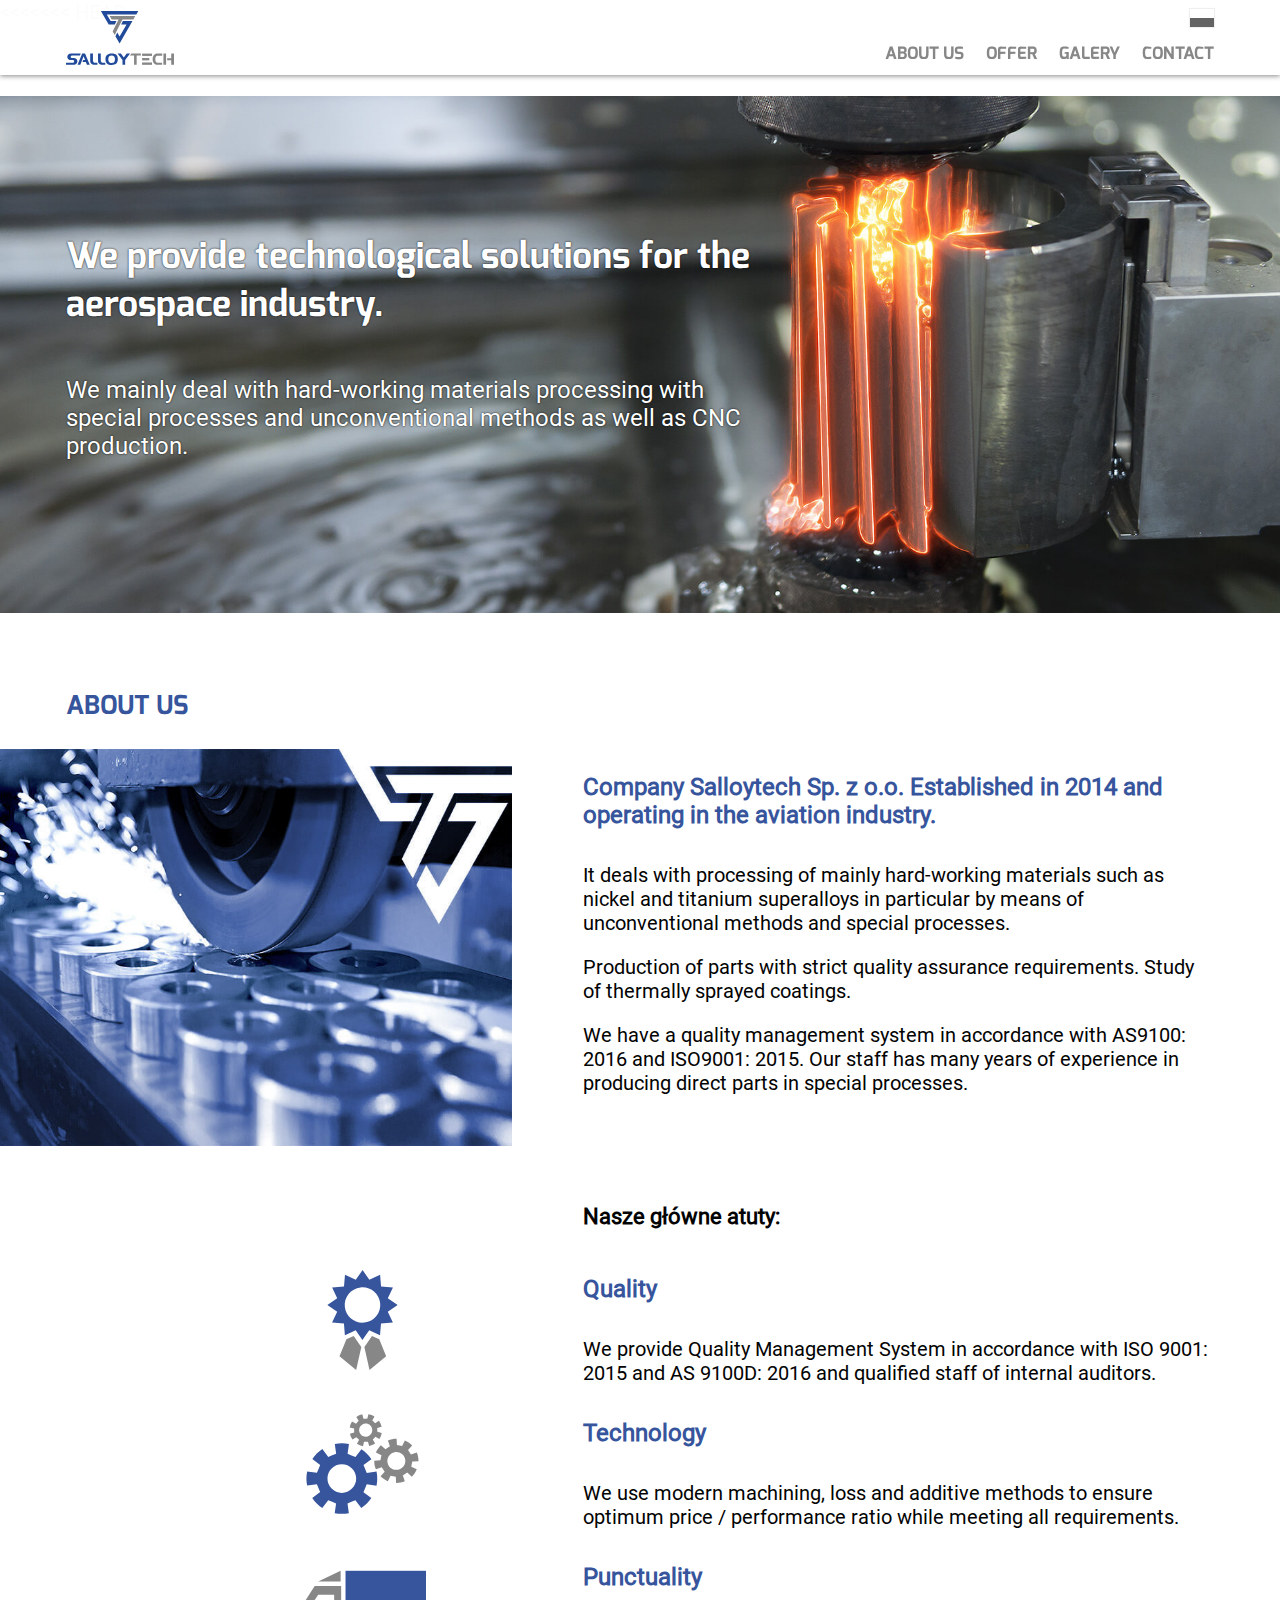
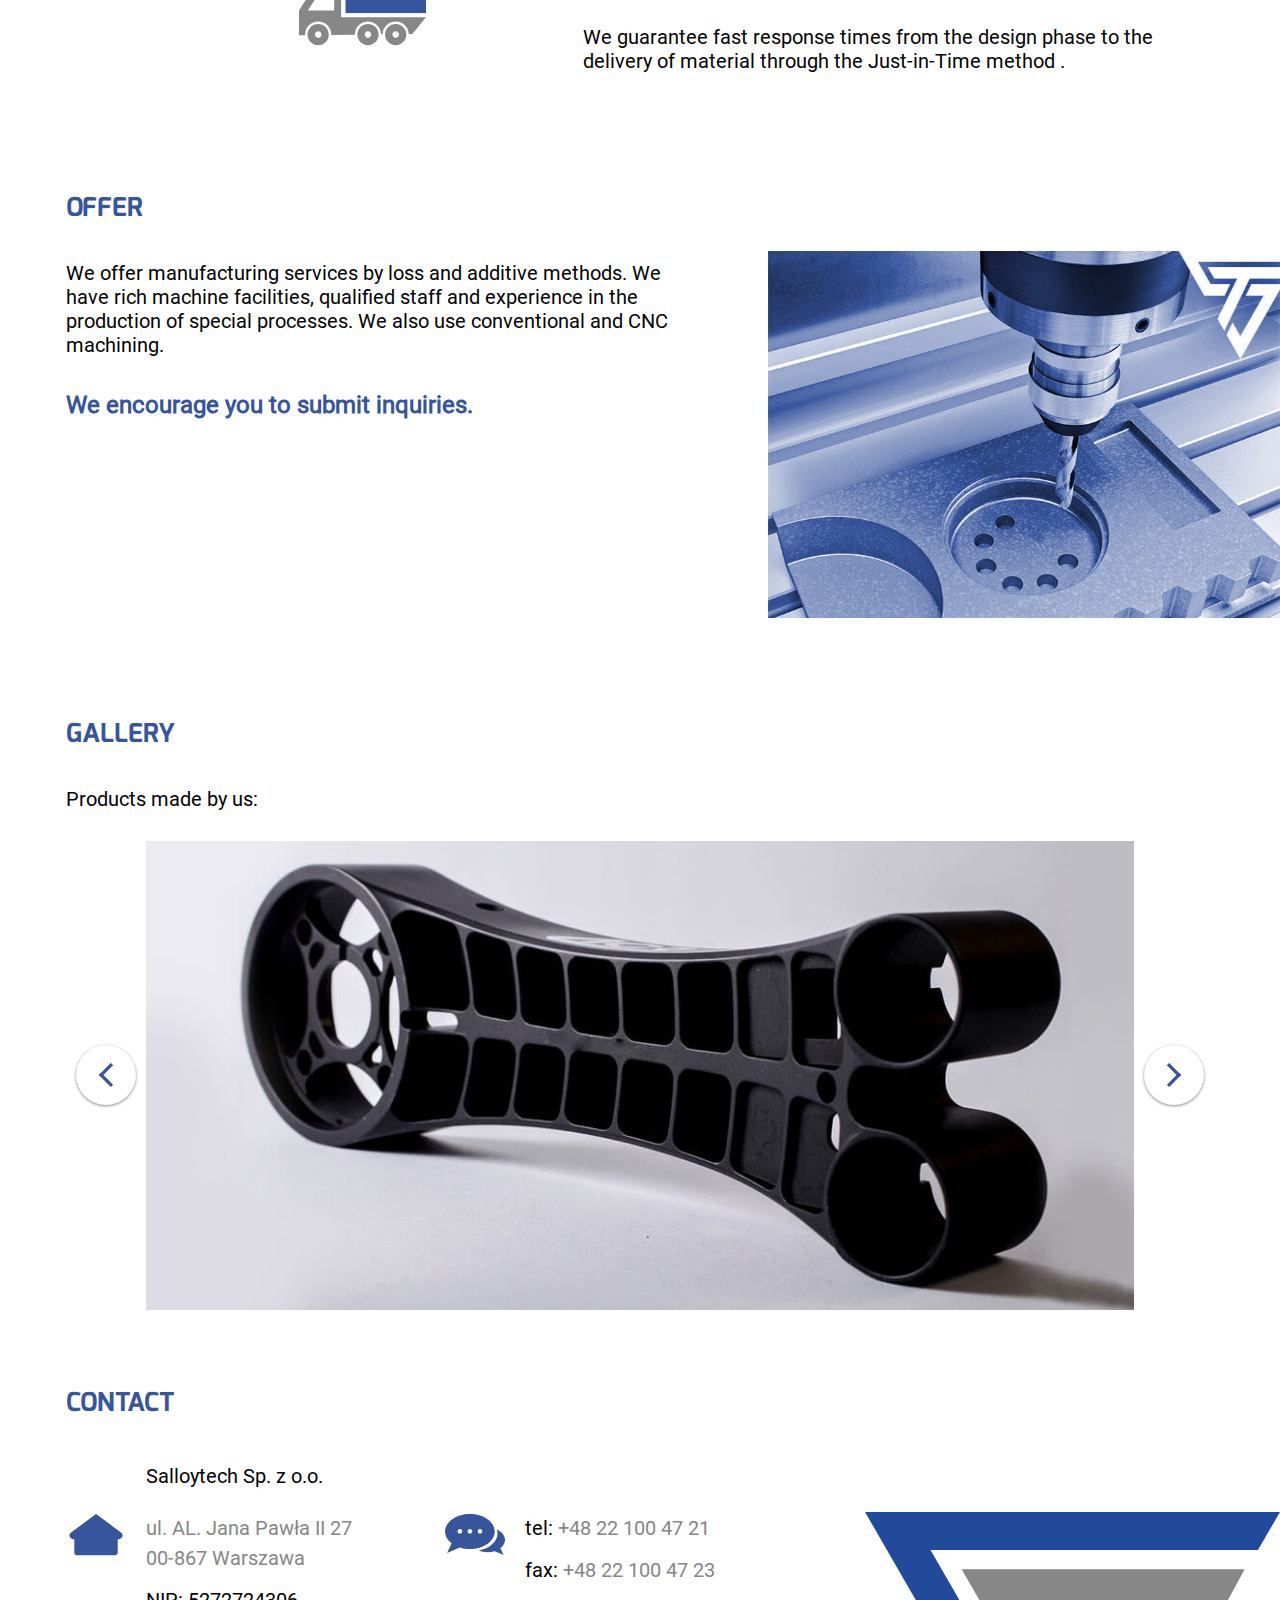
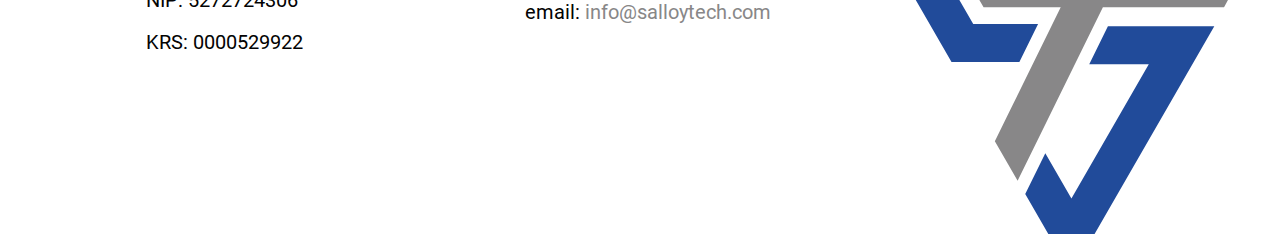
==== commit 0d751544: "conflict" ====
--- a/en/index.html
+++ b/en/index.html
@@ -220,227 +220,4 @@
 	var scroll = new SmoothScroll('a[href*="#"]');
 </script>
 </body>
-=======
-<!DOCTYPE html>
-<html lang="en">
-<head>
-	<title>SalloyTech</title>
-	<meta charset="UTF-8">
-	<meta name="viewport" content="width=device-width, initial-scale=1.0">
-	<meta name="author" content="Agnieszka Bocian">
-	<link rel="stylesheet" type="text/css" href="../style.css">
-	<script src="../script.js"></script>
-	<script src="../smooth-scroll.js"></script>
-</head>
-<body onload="activeScript()">
-<div class="tlo-opakowanie">
-	<header class="header-nav">
-		<div class="tresc float-clearfix">
-			<a href="" class="kol"> <img class="mobile-logo logo" src="../grafika/logo-horizontal.svg" alt="SalloyTech logo" /><img src="../grafika/logo.svg" class="logo" alt="SalloyTech logo"/></a>
-			<button class="mobile-menu menu-open" onclick="showMenu()"><img class="hamburger-menu" src="../grafika/mobile-menu.svg" alt="menu mobilne"/></button>
-			<button class="mobile-menu menu-close" onclick="hideMenu()"><img class="hamburger-menu" src="../grafika/menu-close.svg" alt="menu mobilne"/></button>
-			<nav class="kol2 kol-prawa">
-				<a href="#o-firmie" onclick="hideMenu()">About us</a>
-				<a href="#oferta" onclick="hideMenu()">Offer</a>
-				<a href="#galeria" onclick="hideMenu()">Galery</a>
-				<a href="#kontakt" onclick="hideMenu()">Contact</a>
-			</nav>
-			<div class="jezyki">
-				<a href="../index.html" title="polska wersja językowa" onmouseenter="flagaPolskiKolor()" onmouseleave="flagaPolskiSzara()" ontouchstart="flagaPolskiKolor()" ontouchend="flagaPolskiSzara()"><img class="flaga flaga-polska" src="../grafika/flaga-pl-szara.svg" alt="flaga Polski"/></a>
-			</div>
-		</div>
-	</header>
-	<section class="float-clear main">
-		<picture>
-			<source media="(max-width:550px)" srcset="../grafika/mobile/header-mobile.jpg">
-			<img class="img-baner" src="../grafika/header.jpg" alt=""/>
-		</picture>
-		<header class="header-baner tresc float-clearfix">
-			<div class="kol2">
-				<h1>We provide technological solutions for the aerospace industry.</h1>
-				<p class="podtytul">We mainly deal with hard-working materials processing with special processes and unconventional methods as well as CNC production.</p>
-			</div>			
-		</header>
-		<section id="o-firmie">
-			<h2>About us</h2>
-			<section class="float-clearfix">
-				<picture class="kol2 animation-box">
-					<source media="(max-width:600px)" srcset="../grafika/mobile/img1-mobile.jpg">
-					<img class="left-slidein delay-cwiercs" src="../grafika/img1.jpg" alt=""/>
-				</picture>
-				<div class="tresc float-clearfix">
-					<div class="kol2 kol-prawa float-clearfix">
-						<h3>Company Salloytech Sp. z o.o. Established in 2014 and operating in the aviation industry.</h3>
-						<p>It deals with processing of mainly hard-working materials such as nickel and titanium superalloys in particular by means of unconventional methods and special processes.</p>
-						<p>Production of parts with strict quality assurance requirements. Study of thermally sprayed coatings. </p>
-						<p>We have a quality management system in accordance with AS9100: 2016 and ISO9001: 2015. Our staff has many years of experience in producing direct parts in special processes.</p>
-					</div>
-				</div>
-			</section>
-			<section class="atuty tresc float-clearfix">
-				<h4 class="kol2 kol-prawa">Nasze główne atuty:</h4>
-				<section class="float-clear float-clearfix">
-					<div class="kol animation-box ">
-						<img class="ikona right-pop" src="../grafika/jakosc.svg" alt="jakość"/>
-					</div>
-					<div class="kol2 kol-prawa">
-						<h5>Quality</h5>
-						<p>We provide Quality Management System in accordance with ISO 9001: 2015 and AS 9100D: 2016 and qualified staff of internal auditors.</p>
-					</div>
-				</section>
-				<section class="float-clearfix">
-					<div class="kol animation-box">
-						<img class="ikona right-pop delay-cwiercs" src="../grafika/technologia.svg" alt="technologia"/>
-					</div>
-					<div class="kol2 kol-prawa">
-						<h5>Technology</h5>
-						<p>We use modern machining, loss and additive methods to ensure optimum price / performance ratio while meeting all requirements.</p>
-					</div>
-				</section>
-				<section class="float-clearfix">
-					<div class="kol animation-box">
-						<img class="ikona right-pop delay-pols" src="../grafika/terminowosc.svg" alt="terminowość"/>
-					</div>
-					<div class="kol2 kol-prawa">
-						<h5>Punctuality</h5>
-						<p>We guarantee fast response times from the design phase to the delivery of material through the Just-in-Time method .</p>
-					</div>
-				</section>
-			</section>
-		</section>
-		<section id="oferta">
-			<h2>Offer</h2>
-			<div class="tresc">
-				<div class="kol2">
-					<p>We offer manufacturing services by loss and additive methods. We have rich machine facilities, qualified staff and experience in the production of special processes. We also use conventional and CNC machining.</p>
-					<strong> We encourage you to submit inquiries.</strong>
-				</div>
-			</div>
-			<picture class="kol2 kol-prawa animation-box">
-				<source media="(max-width:600px)" srcset="../grafika/mobile/img2-mobile.jpg">
-				<img class="right-slidein delay-cwiercs" src="../grafika/img2.jpg" alt=""/>
-			</picture>
-		</section>
-		<section id="galeria" class="tresc float-clear">
-			<h2>Gallery</h2>
-			<p>Products made by us:</p>
-			<div class="slider">
-				<img class="current-img-slide" src="../grafika/galeria/i-3gZqLh3-XL.jpg" alt=""/>
-				<img class="img-slide next-slide" src="../grafika/galeria/i-92s4HZf-XL.jpg" alt=""/>
-				<img class="img-slide next-slide" src="../grafika/galeria/i-ggH3WSC-XL.jpg" alt=""/>
-				<img class="img-slide next-slide" src="../grafika/galeria/i-HxhJnW4-XL.jpg" alt=""/>
-				<img class="img-slide next-slide" src="../grafika/galeria/i-L7PCD7g-XL.jpg" alt=""/>
-				<button class="slider-btn lewy-btn" onclick="previousSlide()">
-					<img src="../grafika/arrow-lewa.svg" alt=""/>
-				</button>
-				<button class="slider-btn prawy-btn" onclick="nextSlide()">
-					<img src="../grafika/arrow-prawa.svg" alt=""/>
-				</button>
-			</div>
-		</section>
-	</section>
-	<footer id="kontakt" class="float-clearfix">		
-		<h2>Contact</h2>
-		<div class="tresc float-clearfix">
-			<p>Salloytech Sp. z o.o.</p>
-			<div class="adres kol">
-				<p><a href="https://goo.gl/maps/f2BaXFXRBeF2" target="_blank" title="zobacz na mapie">ul. AL. Jana Pawła II 27<br/> 00-867 Warszawa</a></p>
-				<p>NIP: 5272724306</p>
-				<p>KRS: 0000529922</p>
-			</div>
-			<div class="dane-kontakt kol float-clearfix">
-				<p>tel: <a href="tel:+48221004721" target="_blank">+48 22 100 47 21</a></p>
-				<p>fax: <a href="fax:+48221004723" target="_blank">+48 22 100 47 23</a></p>
-				<p>email: <a href="mailto:info@salloytech.com" target="_blank">info@salloytech.com</a></p>
-			</div>
-		</div>
-	</footer>
-</div>
-<script>
-	//on load animation
-	var el = document.getElementsByClassName("animation-box")[0];
-	var handler = onVisibilityChange(el, function() {
-		el.children[1].classList.add("base-position");
-	});
-	if (window.addEventListener) {
-		addEventListener('DOMContentLoaded', handler, false); 
-		addEventListener('load', handler, false);
-		addEventListener('scroll', handler, false); 
-		addEventListener('resize', handler, false); 
-	} else if (window.attachEvent)  {
-	 attachEvent('onDOMContentLoaded', handler); // IE9+ :(
-		attachEvent('onload', handler);
-		attachEvent('onscroll', handler);
-		attachEvent('onresize', handler);
-	}
-
-	var el2 = document.getElementsByClassName("animation-box")[1];
-	var handler2 = onVisibilityChange(el2, function() {
-		el2.children[0].classList.add("base-position");
-	});
-	if (window.addEventListener) {
-	addEventListener('DOMContentLoaded', handler2, false); 
-		addEventListener('load', handler2, false);
-		addEventListener('scroll', handler2, false); 
-		addEventListener('resize', handler2, false); 
-	} else if (window.attachEvent)  {
-	 attachEvent('onDOMContentLoaded', handler2); // IE9+ :(
-		attachEvent('onload', handler2);
-		attachEvent('onscroll', handler2);
-		attachEvent('onresize', handler2);
-	}
-	
-	var el3 = document.getElementsByClassName("animation-box")[2];
-	var handler3 = onVisibilityChange(el3, function() {
-		el3.children[0].classList.add("base-position");
-	});
-	if (window.addEventListener) {
-	addEventListener('DOMContentLoaded', handler3, false); 
-		addEventListener('load', handler3, false);
-		addEventListener('scroll', handler3, false); 
-		addEventListener('resize', handler3, false); 
-	} else if (window.attachEvent)  {
-	 attachEvent('onDOMContentLoaded', handler3); // IE9+ :(
-		attachEvent('onload', handler3);
-		attachEvent('onscroll', handler3);
-		attachEvent('onresize', handler3);
-	}
-	
-	var el4 = document.getElementsByClassName("animation-box")[3];
-	var handler4 = onVisibilityChange(el4, function() {
-		el4.children[0].classList.add("base-position");
-	});
-	if (window.addEventListener) {
-	addEventListener('DOMContentLoaded', handler4, false); 
-		addEventListener('load', handler4, false);
-		addEventListener('scroll', handler4, false); 
-		addEventListener('resize', handler4, false); 
-	} else if (window.attachEvent)  {
-	 attachEvent('onDOMContentLoaded', handler4); // IE9+ :(
-		attachEvent('onload', handler4);
-		attachEvent('onscroll', handler4);
-		attachEvent('onresize', handler4);
-	}
-	
-	var el5 = document.getElementsByClassName("animation-box")[4];
-	var handler5 = onVisibilityChange(el5, function() {
-		el5.children[1].classList.add("base-position");
-	});
-	if (window.addEventListener) {
-	addEventListener('DOMContentLoaded', handler5, false); 
-		addEventListener('load', handler5, false);
-		addEventListener('scroll', handler5, false); 
-		addEventListener('resize', handler5, false); 
-	} else if (window.attachEvent)  {
-	 attachEvent('onDOMContentLoaded', handler5); // IE9+ :(
-		attachEvent('onload', handler5);
-		attachEvent('onscroll', handler5);
-		attachEvent('onresize', handler5);
-	}
-	
-	//smooth scrolling
-	var scroll = new SmoothScroll('a[href*="#"]');
-</script>
-</body>
->>>>>>> 6ae1411f3be21514d375955968344098d5ae0e55
 </html>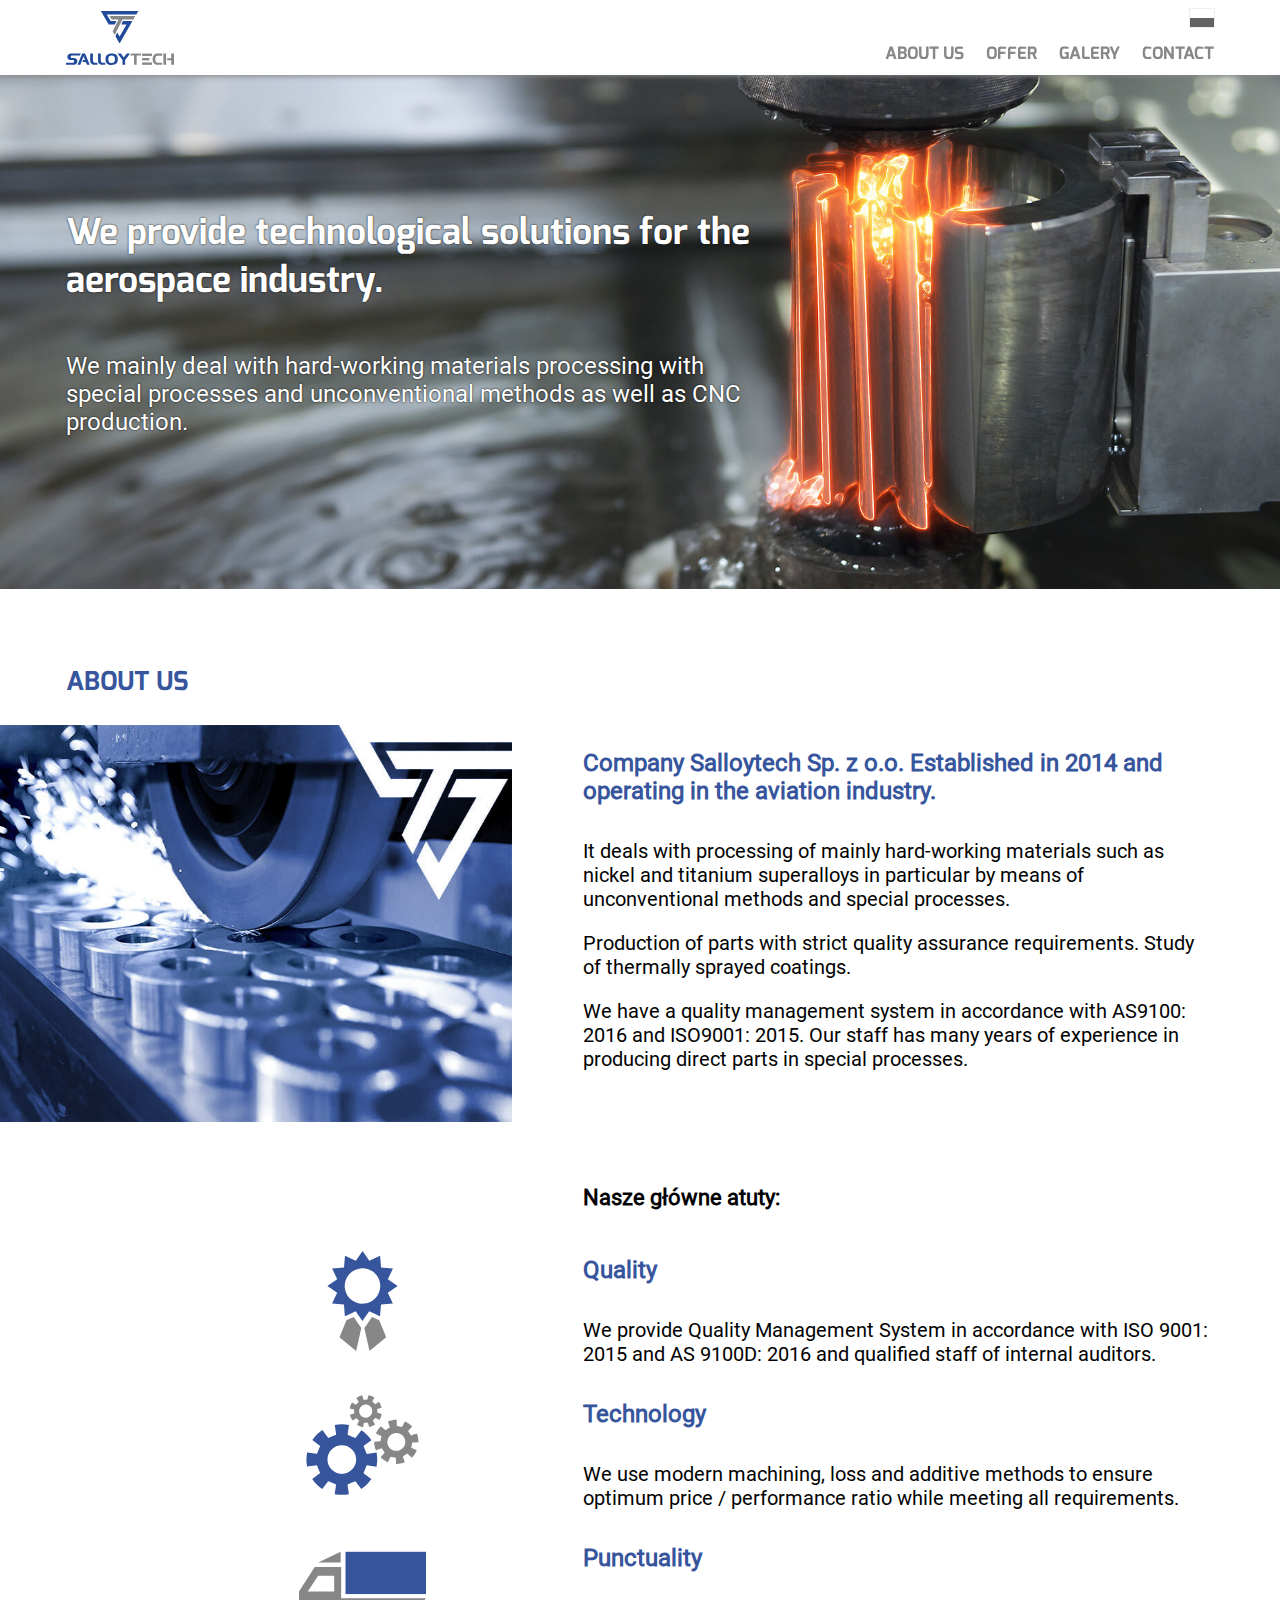
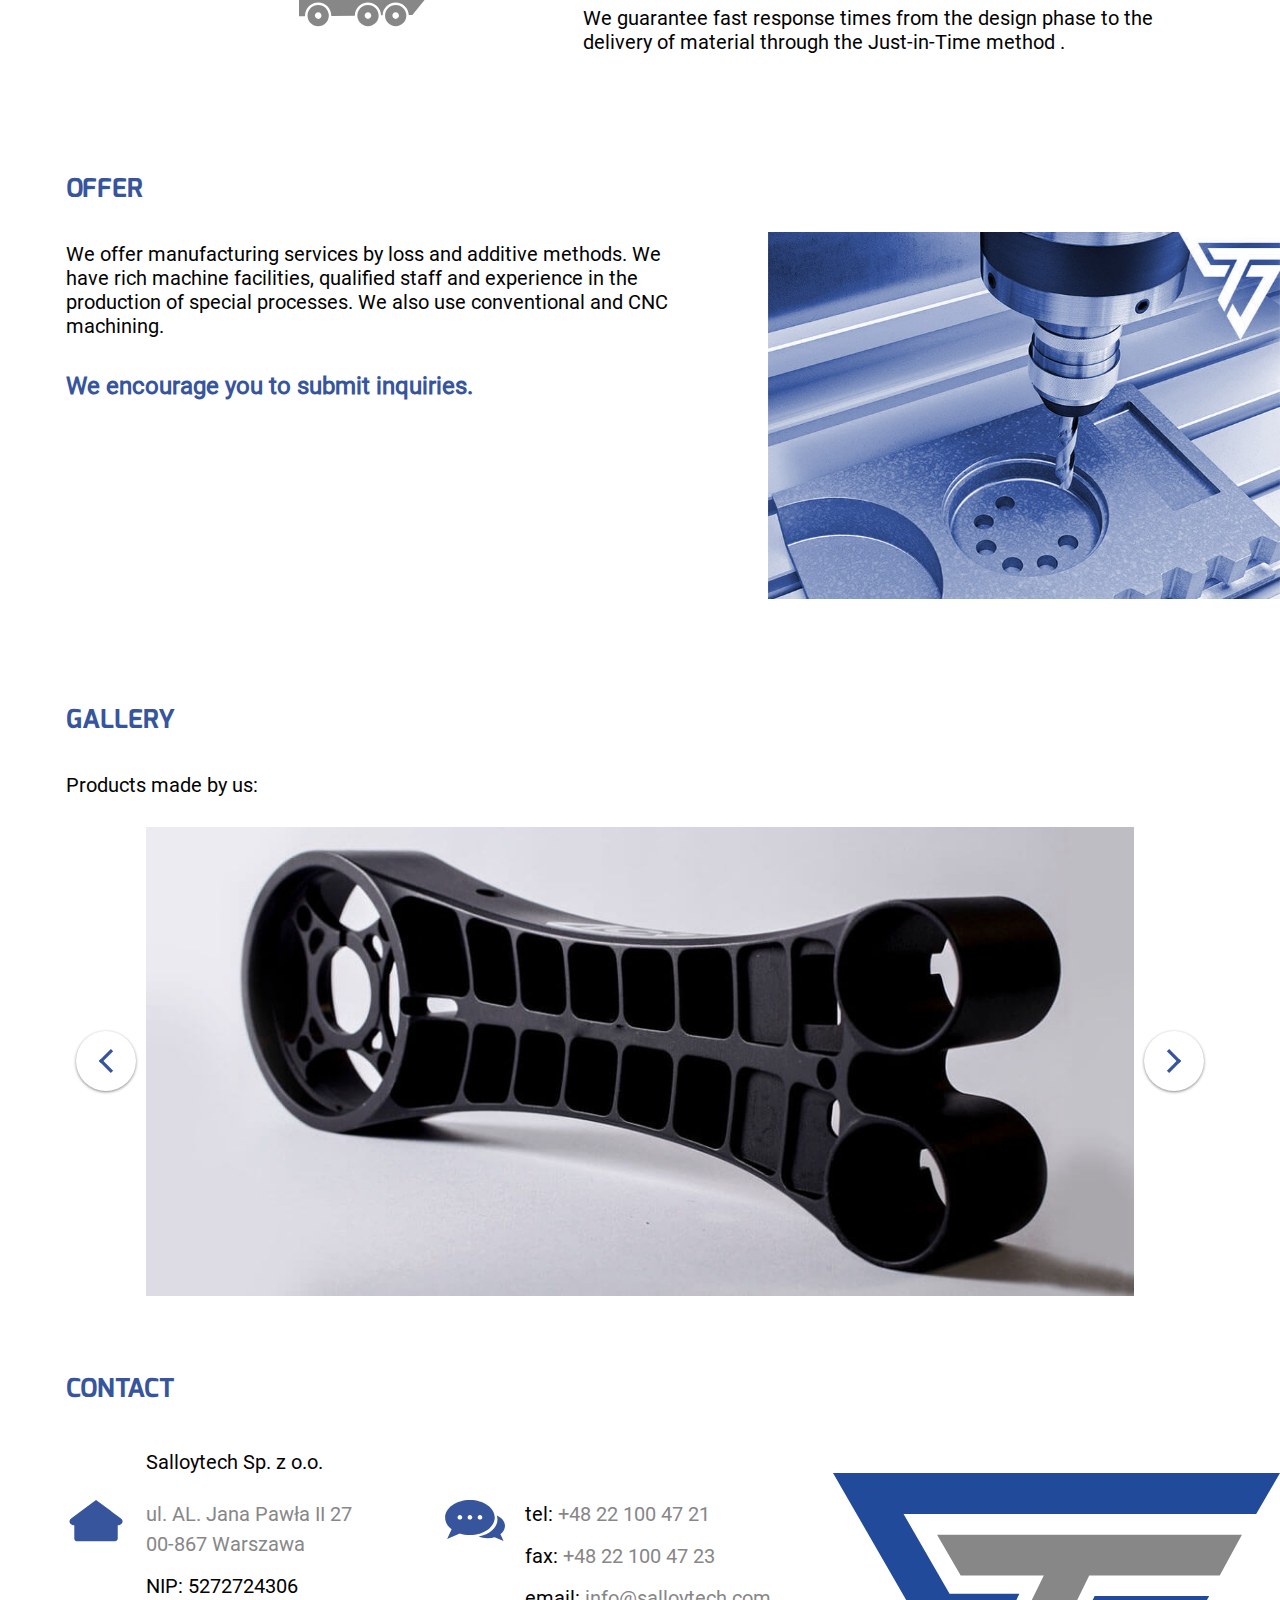
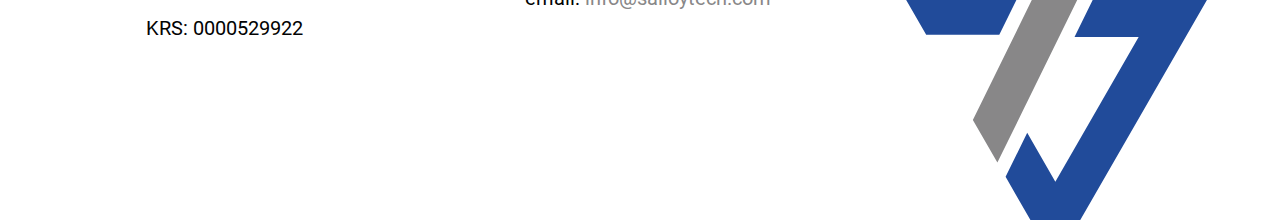
==== commit dd8e3dd7: "conflict" ====
--- a/en/index.html
+++ b/en/index.html
@@ -1,4 +1,3 @@
-<<<<<<< HEAD
 <!DOCTYPE html>
 <html lang="en">
 <head>
@@ -134,8 +133,17 @@
 		</div>
 	</footer>
 </div>
+<!--[if IE]>
+		<style>
+			@media (max-width:551px) {
+				.img-baner {
+					left:-60%;
+					width:inherit;
+				}
+			}
+		</style>
+	<![endif]-->
 <script>
-	//on load animation
 	var el = document.getElementsByClassName("animation-box")[0];
 	var handler = onVisibilityChange(el, function() {
 		el.children[1].classList.add("base-position");
@@ -151,7 +159,6 @@
 		attachEvent('onscroll', handler);
 		attachEvent('onresize', handler);
 	}
-
 	var el2 = document.getElementsByClassName("animation-box")[1];
 	var handler2 = onVisibilityChange(el2, function() {
 		el2.children[0].classList.add("base-position");
@@ -215,7 +222,6 @@
 		attachEvent('onscroll', handler5);
 		attachEvent('onresize', handler5);
 	}
-	
 	//smooth scrolling
 	var scroll = new SmoothScroll('a[href*="#"]');
 </script>
--- a/style.css
+++ b/style.css
@@ -1,776 +1,708 @@
-/* Spis Treści */
-
-/* 0.0 Resetowanie styli */
-/* 1.0 Style Ogólne */
-	/* 1.1 Typografia */
-	/* 1.2 Style wielorazowego użytku */
-		/* 1.2.1 Grid */
-	/* 1.3 Animacje */
-/* 2.0 Menu główne */
-	/* 2.1 Menu mobilne */
-	/* 2.2 Wersje językowe */
-/* 3.0 Header główny */
-/* 4.0 Sekcje */
-	/* 4.1 Sekcja "O firmie" */
-	/* 4.2 Sekcja "Oferta" */
-	/* 4.3 Sekcja "Galeria" */
-/* 5.0 Stopka - Kontakt */
-
-
-/* 0.0 Resetowanie styli */
-	body, main, nav, a, header, h1, h2, h3, h4 ,h5, h6, section, div, p, ul, li, img, footer {
-		-webkit-box-sizing:border-box;
-		        box-sizing:border-box;
-		padding:0;
-		margin:0;
-		text-decoration:none;
-		border:none;
-	}
-/* 1.0 Style Ogólne */
-	body{
-		background-color:#fff;
-		color:#030303;
-	}
-	img {
-		max-width: 100%;
-		max-height: 100%;
-	}
-	.tlo-opakowanie {
-		max-width:1907px;
-		margin:0 auto;
-	}
-	button {
-		cursor:pointer;
-		font-size: 1em;
-	}
-	a {
-		color:#888788;
-	}
-	a:hover, a:focus, a:active {
-		color:#36559d;
-	}
-	button:hover, button:focus, button:active {
-		outline: none; /* By zlikwidować styl w Operze */
-	}
-	.main > section {
-		padding-top:8vh;
-	}
-	@media (max-height:800px) {
-		.main > section {
-			padding-top:3em;
-		}
-	}
-	/* 1.1 Typografia */
-	@font-face {
-		font-family:"Roboto Regular";
-		src:url(./fonty/roboto-regular.ttf);
-	}
-	@font-face {
-		font-family:"Exo Bold";
-		src:url(./fonty/exo-bold.ttf);
-	}
-	body{
-		font-family:"Roboto Regular";
-		font-size:20px;
-	}
-	@media (max-width:1200px) {
-		body {
-			font-size:18px;
-		}
-	}
-	@media (max-width:1000px) {
-		body {
-			font-size:16px;
-		}
-	}
-	@media (max-width:800px) {
-		body {
-			font-size:14px;
-		}
-	}
-	@media (max-width:600px) {
-		body {
-			font-size:12px;
-		}
-	}
-	h2, h3, h4, h5, h6, ul, li  {
-		padding:1em 0;
-	}
-	main > section {
-		margin:1em 0;
-	}
-	h1 {
-		font-size:1.8em;
-		padding-bottom: 1em;
-		text-shadow:0 0 2px black;
-	}
-	h2 {
-		font-size:1.3em;	
-		text-transform:uppercase;
-		margin:0 auto;
-		display:block;
-		max-width:1200px;
-		padding-left:2vw;
-		padding-right:2vw;
-	}
-	h3, h5, strong {
-		font-size:1.2em;
-	}
-	h4 {
-		font-size:1.1em;
-	}
-	h1, h2, nav {
-		font-family:"Exo Bold";
-	}
-	h2, h3, h5, strong {
-		color:#36559d;
-	}
-	p {
-		padding:0.5em 0;
-	}
-	/* 1.2 Style wielorazowego użytku */
-	.tresc {
-		margin:0 auto;
-		max-width:1200px;
-		padding:1vh 2vw;
-	}
-	section div.tresc {
-		padding:0 2vw;
-	}
-	.ikona {
-		margin: 5% 5% 5% auto;
-		width: auto;
-		height: 5em;
-		display: block;
-	}
-	.script .blurowanie {
-		-webkit-filter: blur(2px);
-		        filter: blur(2px);
-	}
-		/* 1.2.1 Grid */
-			.kol {
-				width:20%;
-				float:left;
-			}
-			.kol2 {
-				width:40%;
-				float:left;
-			}
-			.tresc .kol {
-				width:33%;
-			}
-			.tresc .kol2 {
-				width:60%;
-			}
-			.kol-prawa {
-				float:right;
-				padding-left:5%;
-			}
-			.float-clear {
-				clear: both;
-			}
-			.float-clearfix:after {
-				content: "";
-				display: table;
-				clear: both;
-			}
-			@media (max-width:550px) {
-				.kol2 {
-					width:100%;
-				}
-				.tresc .kol2 {
-					width:100%;
-				}
-				img.kol2{
-					padding:2vw;
-				}
-				.kol-prawa {
-					padding:0;
-				}
-			}
-	/* 1.3 Animacje */
-	.script .animation-box {
-		overflow:hidden;
-	}
-	.script .right-slidein {
-		-webkit-animation-name:right-slidein;
-		        animation-name:right-slidein;
-		-webkit-animation-duration:1s;
-		        animation-duration:1s;
-		-webkit-animation-play-state: paused; /* Safari 4.0 - 8.0 */
-		animation-play-state: paused;
-		 -webkit-animation-fill-mode: backwards; /* Safari 4.0 - 8.0 */
-		animation-fill-mode: backwards;
-	}
-	.script .left-slidein {
-		-webkit-animation-name:left-slidein;
-		        animation-name:left-slidein;
-		-webkit-animation-duration:1s;
-		        animation-duration:1s;
-		-webkit-animation-play-state: paused; /* Safari 4.0 - 8.0 */
-		animation-play-state: paused;
-		 -webkit-animation-fill-mode: backwards; /* Safari 4.0 - 8.0 */
-		animation-fill-mode: backwards;
-	}	
-	.script .right-pop {
-		-webkit-animation-name:right-pop;
-		        animation-name:right-pop;
-		-webkit-animation-duration:1s;
-		        animation-duration:1s;
-		-webkit-animation-play-state: paused; /* Safari 4.0 - 8.0 */
-		animation-play-state: paused;
-		 -webkit-animation-fill-mode: backwards; /* Safari 4.0 - 8.0 */
-		animation-fill-mode: backwards;
-	}
-	.script .delay-pols {
-		-webkit-animation-delay: 0.6s; /* Safari 4.0 - 8.0 */
-		animation-delay: 0.5s;
-	}
-	.script .delay-cwiercs{
-		-webkit-animation-delay: 0.3s; /* Safari 4.0 - 8.0 */
-		animation-delay: 0.25s;
-	}
-	@-webkit-keyframes right-slidein {
-		from {-webkit-transform: translateX(100%);transform: translateX(100%);}
-		to {-webkit-transform: translateX(0);transform: translateX(0);}
-	}
-	@keyframes right-slidein {
-		from {-webkit-transform: translateX(100%);transform: translateX(100%);}
-		to {-webkit-transform: translateX(0);transform: translateX(0);}
-	}
-	@-webkit-keyframes left-slidein {
-		from {-webkit-transform: translateX(-100%);transform: translateX(-100%);}
-		to {-webkit-transform: translateX(0);transform: translateX(0);}
-	}
-	@keyframes left-slidein {
-		from {-webkit-transform: translateX(-100%);transform: translateX(-100%);}
-		to {-webkit-transform: translateX(0);transform: translateX(0);}
-	}
-	@-webkit-keyframes right-pop {
-		from {-webkit-transform: translateX(-100%);transform: translateX(-100%); opacity:0; padding:3em;}
-		to {-webkit-transform: translateX(0%);transform: translateX(0%); opacity:1; padding:0;}
-	}
-	@keyframes right-pop {
-		from {-webkit-transform: translateX(-100%);transform: translateX(-100%); opacity:0; padding:3em;}
-		to {-webkit-transform: translateX(0%);transform: translateX(0%); opacity:1; padding:0;}
-	}
-	.script .base-position {
-		-webkit-animation-play-state: running; /* Safari 4.0 - 8.0 */
-		animation-play-state: running;
-	}
-/* 2.0 Menu główne */
-	.header-nav {
-		position: fixed;
-		z-index: 100;
-		top: 0;
-		left: 0;
-		right: 0;
-		background-color:rgba(255,255,255, 0.99);
-		-webkit-box-shadow:0 1px 0.25em #888788;
-		        box-shadow:0 1px 0.25em #888788;
-	}
-	.header-nav .tresc {
-		display: -webkit-box;
-		display: -ms-flexbox;
-		display: flex;
-		-webkit-box-pack: justify;
-		    -ms-flex-pack: justify;
-		        justify-content: space-between;
-		-webkit-box-align: center;
-		    -ms-flex-align: center;
-		        align-items: center;
-	}
-	.header-nav a.kol {
-		width:auto;
-	}
-	.logo {
-		height:6vh;
-		width: auto;
-		display: block;
-	}
-	nav {
-		text-align:right;
-		-webkit-box-ordinal-group: 2;
-		    -ms-flex-order: 1;
-		        order: 1; /* korekta do float-clearfix dla flexa */
-	}
-	.tresc nav.kol2 {
-		width:auto;
-	}
-	nav a {
-		text-transform:uppercase;
-		font-size: 1.9vh;
-		line-height: 1em;
-		margin:2vh 0 2vh 1em;
-		display:inline-block;
-		position:relative;
-	}
-	nav a:hover, nav a:focus, nav a:active {
-		color:#36559d;
-	}
-	nav a:after, nav a:after, nav a:after {
-		content:"";
-		background-color:#36559d;		
-		display:inline-block;
-		width:0;
-		height:0.15em;
-		position:absolute;
-		left:0;
-		right:0;
-		margin:0 auto;
-		bottom: -0.2em;
-		-webkit-transition:width 0.5s;
-		-o-transition:width 0.5s;
-		transition:width 0.5s;
-	}
-	nav a:hover:after, nav a:focus:after, nav a:active:after {
-		width:1em;
-		-webkit-transition:width 0.5s;
-		-o-transition:width 0.5s;
-		transition:width 0.5s;
-	}
-		@media (max-width:1400px) { /* By móc umoeścić flagi nad menu*/
-			.header-nav .tresc {
-				position:relative;
-			}
-			nav a {
-				margin-top:4vh;
-				margin-bottom:0;
-			}
-		}
-	/* 2.1 Menu mobilne */
-		.mobile-menu {
-			display:none;
-			height:6vh;
-			padding:0;
-		}
-		.mobile-logo {
-			display:none;
-		}
-
-		@media (max-width:800px) {
-			.script .header-nav .tresc .kol, .header-nav .tresc .kol2 {
-				width:auto;
-			}
-		}
-		@media (max-width:600px){
-			.script .logo {
-				display:none;
-			}
-			.script .mobile-logo {
-				display:block;
-			}
-			.script .header-nav .tresc {
-				display:block;
-			}
-			.script .header-nav .tresc .kol2 {
-				clear: both;
-				float: left;
-				padding:0;
-			}
-			.script nav {
-				display:none;
-			}
-			.script .mobile-menu {
-				float: right;
-				-webkit-box-ordinal-group: 2;
-				    -ms-flex-order: 1;
-				        order: 1;
-				border: none;
-				background: #fff;		
-			}
-			.script .menu-open {
-				display: inline-block;
-			}
-			.script nav a {
-				display: list-item;
-				list-style: none;
-				text-align: right;
-				font-size: 2.5vh;
-				margin: 4.5vh 0;
-				width: 28vh;
-			}
-		.script nav a:after, .script nav a:after, .script nav a:after {
-			right: 1.5em;
-			left:auto;
-			}
-		}
-		@media (max-height:800px) and (max-width:600px) {
-			.script .mobile-menu {
-				height: 3em;
-				max-width:3em;
-				padding: 0.25em 0;
-			}
-			.script .logo {
-				height:3em;
-				max-width:80vw;
-			}
-			.script nav a {
-				font-size:1em;
-				width:9em;
-				font-size: 1.5em;
-				margin: 2em 0;
-			}
-		}
-	/* 2.2 Wersje językowe */
-	.jezyki {
-		padding: 1vh 2vw;
-		position:absolute;
-		top:0;
-		right:0;
-	}
-	.jezyki a {
-		display:inline-block;
-		float:left;
-	}
-	.flaga {
-		height: 2vh;
-		width: auto;
-		margin:2vh 1vh;
-		-webkit-box-shadow: 0 0 1px 1px #efefef;
-		        box-shadow: 0 0 1px 1px #efefef;
-		display: block;
-	}
-	@media (max-width:1400px) {
-		.flaga {
-			height: 2vh;
-			margin:0;
-		}
-	}
-	@media (max-width:600px) {
-		.script .jezyki {
-			top:auto;
-			bottom:0;
-			display:none;
-		}
-	}
-	@media (max-height:800px) and (max-width:600px) {
-		.script .flaga {
-			height: 2em;
-			margin: 0.5em 0;
-		}
-	}
-/* 3.0 Header główny */
-	.main {
-		position:relative;
-		margin-top:6vh;
-	}
-	.header-baner {
-		display:-webkit-box;
-		display:-ms-flexbox;
-		display:flex;
-		-webkit-box-align:center;
-		    -ms-flex-align:center;
-		        align-items:center;
-		position:relative;
-		top: 2vh;
-		color:#fff;
-		height: 40vw;
-		max-height: 769px;
-	}
-	.img-baner {
-		position:absolute;
-		top:2vh;
-		left:0;
-		right:0;
-		z-index:-1;
-	}
-	.podtytul {
-		font-size:1.2em;
-		text-shadow:0 0 2px black;
-	}
-
-	@media (max-width:551px) {
-		.picture-baner {
-			position:relative;
-			display:block;
-			height:80vw;	
-		}
-		.img-baner {
-			max-width:inherit;
-			width:100%;
-		}
-		.header-baner {
-			position:absolute;
-			top:2vh;
-			height:80vw;
-			max-width: 300px;
-		}
-		.header-baner .kol2 {
-			width:100%;
-		}		
-	}
-	@media screen and (max-width:551px) and (-ms-high-contrast: active), (-ms-high-contrast: none) { /* IE specific query*/
-		.img-baner {
-			left:-60%;
-			width:inherit;
-		}
-	}
-	@media (max-width:300px) {
-		.header-baner {
-			position:relative;
-			height:auto;
-			color:#030303;
-		}
-		.podtytul, h1 {
-			text-shadow:none;
-		}
-	}
-	@media (max-width:600px) and (max-height:800px) {
-		.main {
-			margin-top:3em;
-		}
-	}
-	@media (max-height:800px) {
-		.img-baner {
-			top:2vh;
-		}
-	}
-/* 4.0 Sekcje */
-	/* 4.1 Sekcja "O firmie" */
-	section.atuty {
-		margin-top:3vh;
-	}
-	.atuty h4.kol2-prawa {
-		width:56%;
-		float:right;
-	}
-	@media (max-width:550px) {
-		.atuty h4 {
-			padding-bottom:2em;
-		}
-		.atuty div.kol2 {
-			width:60%;
-		}
-		.ikona {
-			margin:2vw auto 0;
-		}
-	}
-	@media (max-width:230px) {
-		.atuty div.kol2, .tresc .kol {
-			width:100%;
-		}
-		.atuty div.kol2 {
-			padding-bottom: 10%;	
-		}
-	}
-	/* 4.2 Sekcja "Oferta" */
-	#oferta .kol2 {
-		padding-right:5%;
-	}
-	#oferta .kol-prawa {
-		padding:0;
-	}
-	#oferta strong {
-		margin:1em 0;
-		display:inline-block;
-	}
-	@media (max-width:550px) {
-		#oferta .kol2 {
-			padding:0;
-		}
-		#oferta img.kol2 {
-			padding:5% 2vw 0;
-		}
-	}
-	/* 4.3 Sekcja "Galeria" */
-	#galeria h2 {
-		padding-left:0;
-		padding-right:0;
-		margin:0;
-	}
-	.slider {
-		position:relative;
-		background-color:#fff;
-		overflow: hidden;
-		margin:1em 0;
-		padding:1em 0;	
-	}
-	.script .slider {
-		padding:0 4em;
-	}
-	.current-img-slide {
-		position: relative;
-		height:auto;
-		-webkit-transition:-webkit-transform 1s;
-		transition:-webkit-transform 1s;
-		-o-transition:transform 1s;
-		transition:transform 1s;
-		transition:transform 1s, -webkit-transform 1s;
-	}
-	.current-img-slide, .img-slide {
-		width:45%;
-		float:left;
-		padding:0 2.5% 2.5%;
-		min-width:150px;
-	}
-	@media(max-width:350px){
-		.current-img-slide, .img-slide {
-			margin:0 auto;
-			display:block;
-			float:none;
-		}
-	}
-	.script .current-img-slide, .script .img-slide {
-		width:100%;
-		float:left;
-		padding:0;
-	}
-	.script .img-slide {
-		position: absolute;
-		height:auto;
-		top:0;
-		left: 0;
-		right: 0;
-		padding:0 4em;
-	}
-	.script .next-slide {
-		-webkit-transform:translateX(100%);
-		    -ms-transform:translateX(100%);
-		        transform:translateX(100%);
-		-webkit-transition:-webkit-transform 1s;
-		transition:-webkit-transform 1s;
-		-o-transition:transform 1s;
-		transition:transform 1s;
-		transition:transform 1s, -webkit-transform 1s;
-	}
-	.script .previous-slide{
-		-webkit-transform:translateX(-100%);
-		    -ms-transform:translateX(-100%);
-		        transform:translateX(-100%);
-		-webkit-transition:-webkit-transform 1s;
-		transition:-webkit-transform 1s;
-		-o-transition:transform 1s;
-		transition:transform 1s;
-		transition:transform 1s, -webkit-transform 1s;
-	}
-	.slider-btn {
-		 display:none;
-	}
-	.script .slider-btn {
-		position: absolute;
-		display:block;
-		padding: 0.5em;
-		margin: 0.5em;
-		font-size:1em;
-		width: 3em;
-		height: 3em;
-		background-color:#fff;
-		border-radius: 2em;
-		border:none;
-		-webkit-box-shadow:0 1px 0.15em #888788;
-		        box-shadow:0 1px 0.15em #888788;
-		bottom:45%;
-		bottom: calc(50% - 2em);
-	}
-	.slider-btn:hover, .slider-btn:focus, .slider-btn:active {
-		-webkit-box-shadow:0 2px 4px #888788;
-		        box-shadow:0 2px 4px #888788;
-	}
-	.script .prawy-btn {
-		right:0;
-	}
-	.script .lewy-btn {
-		left:0;
-	}
-	@media (max-width:550px) {
-		.script .img-slide {
-			padding:0;
-		}
-		.script .slider-btn {
-			bottom:0;
-		}
-		.script .prawy-btn {
-			right:25%;
-			right:calc(50% - 5em);
-		}
-		.script .lewy-btn {
-			left:25%;
-			left:calc(50% - 5em);
-		}
-		.script .slider {
-			padding: 0 0 5em 0;
-		}
-		.script .script .img-slide {
-			padding:0;
-		}
-	}
-/* 5.0 Stopka - Kontakt */
-	#kontakt {
-		background-image:url("./grafika/logo-znak.svg");
-		background-repeat:no-repeat;
-		background-position:bottom right;
-		background-size: auto 65%;
-		padding-top:1em;
-		padding-bottom:18vh;
-	}
-	#kontakt p {
-		padding:0.3em 0 0.3em 4em;
-		line-height:1.5em;
-	}
-	.adres, .dane-kontakt {
-		position:relative;
-		margin-top:0.5em;
-		padding-right:1em;
-	}
-	.adres:before, .dane-kontakt:before {
-		display:block;
-		float:left;
-		left:0;
-		position:absolute;
-		height:3em;
-		width:3em;
-	}
-	.adres:before {
-		content:url("./grafika/adres.svg");
-	}
-	.dane-kontakt:before {
-		content:url("./grafika/kontakt.svg");
-	}
-	@media (min-height:900px) and (max-width:1100px){
-		#kontakt {
-			padding-bottom:14vh;
-		}
-	}
-	@media (max-width:900px) {
-		#kontakt {
-			padding-bottom:2em;
-			background-size: auto 60%;
-		}
-		#kontakt .tresc .kol {
-			width:60%;
-			padding-bottom:1em;
-		}
-		#kontakt p {
-			padding-left:5em;
-		}
-	}
-	@media (max-width:500px) {
-		#kontakt {
-			padding-bottom: 3em;
-			background-size: 4em auto;
-		}
-		#kontakt .tresc .kol {
-			width:50%;
-		}
-	}
-	@media (max-width:400px) and (min-width:300px), (max-width:200px) {
-		#kontakt p {
-			padding-left: 0;
-		}
-		.adres::before, .dane-kontakt::before {
-			position: relative;
-			float: none;
-			display: inline-block;
-		}
-	}
-	@media (max-width:300px) {
-		#kontakt {
-			padding-bottom: 30%;
-			background-position: 50% 100%;
-			background-position-x: 50%;
-		}
-		#kontakt .tresc .kol {
-			width:100%;
-		}
-	}+/* Spis Treści */
+
+/* 0.0 Resetowanie styli */
+/* 1.0 Style Ogólne */
+	/* 1.1 Typografia */
+	/* 1.2 Style wielorazowego użytku */
+		/* 1.2.1 Grid */
+	/* 1.3 Animacje */
+/* 2.0 Menu główne */
+	/* 2.1 Menu mobilne */
+	/* 2.2 Wersje językowe */
+/* 3.0 Header główny */
+/* 4.0 Sekcje */
+	/* 4.1 Sekcja "O firmie" */
+	/* 4.2 Sekcja "Oferta" */
+	/* 4.3 Sekcja "Galeria" */
+/* 5.0 Stopka - Kontakt */
+
+
+/* 0.0 Resetowanie styli */
+	body, main, nav, a, header, h1, h2, h3, h4 ,h5, h6, section, div, p, ul, li, img, footer {
+		box-sizing:border-box;
+		padding:0;
+		margin:0;
+		text-decoration:none;
+		border:none;
+	}
+/* 1.0 Style Ogólne */
+	body{
+		background-color:#fff;
+		color:#030303;
+	}
+	img {
+		max-width: 100%;
+		max-height: 100%;
+	}
+	.tlo-opakowanie {
+		max-width:1907px;
+		margin:0 auto;
+	}
+	button {
+		cursor:pointer;
+		font-size: 1em;
+	}
+	a {
+		color:#888788;
+	}
+	a:hover, a:focus, a:active {
+		color:#36559d;
+	}
+	button:hover, button:focus, button:active {
+		outline: none; /* By zlikwidować styl w Operze */
+	}
+	.main > section {
+		padding-top:8vh;
+	}
+	@media (max-height:800px) {
+		.main > section {
+			padding-top:3em;
+		}
+	}
+	/* 1.1 Typografia */
+	@font-face {
+		font-family:"Roboto Regular";
+		src:url(./fonty/roboto-regular.ttf);
+	}
+	@font-face {
+		font-family:"Exo Bold";
+		src:url(./fonty/exo-bold.ttf);
+	}
+	body{
+		font-family:"Roboto Regular";
+		font-size:20px;
+	}
+	@media (max-width:1200px) {
+		body {
+			font-size:18px;
+		}
+	}
+	@media (max-width:1000px) {
+		body {
+			font-size:16px;
+		}
+	}
+	@media (max-width:800px) {
+		body {
+			font-size:14px;
+		}
+	}
+	@media (max-width:600px) {
+		body {
+			font-size:12px;
+		}
+	}
+	h2, h3, h4, h5, h6, ul, li  {
+		padding:1em 0;
+	}
+	main > section {
+		margin:1em 0;
+	}
+	h1 {
+		font-size:1.8em;
+		padding-bottom: 1em;
+		text-shadow:0 0 2px black;
+	}
+	h2 {
+		font-size:1.3em;	
+		text-transform:uppercase;
+		margin:0 auto;
+		display:block;
+		max-width:1200px;
+		padding-left:2vw;
+		padding-right:2vw;
+	}
+	h3, h5, strong {
+		font-size:1.2em;
+	}
+	h4 {
+		font-size:1.1em;
+	}
+	h1, h2, nav {
+		font-family:"Exo Bold";
+	}
+	h2, h3, h5, strong {
+		color:#36559d;
+	}
+	p {
+		padding:0.5em 0;
+	}
+	/* 1.2 Style wielorazowego użytku */
+	.tresc {
+		margin:0 auto;
+		max-width:1200px;
+		padding:1vh 2vw;
+	}
+	section div.tresc {
+		padding:0 2vw;
+	}
+	.ikona {
+		margin: 5% 5% 5% auto;
+		width: auto;
+		height: 5em;
+		display: block;
+	}
+	.script .blurowanie {
+		filter: blur(2px);
+	}
+		/* 1.2.1 Grid */
+			.kol {
+				width:20%;
+				float:left;
+			}
+			.kol2 {
+				width:40%;
+				float:left;
+			}
+			.tresc .kol {
+				width:33%;
+			}
+			.tresc .kol2 {
+				width:60%;
+			}
+			.kol-prawa {
+				float:right;
+				padding-left:5%;
+			}
+			.float-clear {
+				clear: both;
+			}
+			.float-clearfix:after {
+				content: "";
+				display: table;
+				clear: both;
+			}
+			@media (max-width:550px) {
+				.kol2 {
+					width:100%;
+				}
+				.tresc .kol2 {
+					width:100%;
+				}
+				img.kol2{
+					padding:2vw;
+				}
+				.kol-prawa {
+					padding:0;
+				}
+			}
+	/* 1.3 Animacje */
+	.script .animation-box {
+		overflow:hidden;
+	}
+	.script .right-slidein {
+		animation-name:right-slidein;
+		animation-duration:1s;
+		-webkit-animation-play-state: paused; /* Safari 4.0 - 8.0 */
+		animation-play-state: paused;
+		 -webkit-animation-fill-mode: backwards; /* Safari 4.0 - 8.0 */
+		animation-fill-mode: backwards;
+	}
+	.script .left-slidein {
+		animation-name:left-slidein;
+		animation-duration:1s;
+		-webkit-animation-play-state: paused; /* Safari 4.0 - 8.0 */
+		animation-play-state: paused;
+		 -webkit-animation-fill-mode: backwards; /* Safari 4.0 - 8.0 */
+		animation-fill-mode: backwards;
+	}	
+	.script .right-pop {
+		animation-name:right-pop;
+		animation-duration:1s;
+		-webkit-animation-play-state: paused; /* Safari 4.0 - 8.0 */
+		animation-play-state: paused;
+		 -webkit-animation-fill-mode: backwards; /* Safari 4.0 - 8.0 */
+		animation-fill-mode: backwards;
+	}
+	.script .delay-pols {
+		-webkit-animation-delay: 0.6s; /* Safari 4.0 - 8.0 */
+		animation-delay: 0.6s;
+	}
+	.script .delay-cwiercs{
+		-webkit-animation-delay: 0.3s; /* Safari 4.0 - 8.0 */
+		animation-delay: 0.3s;
+	}
+	@keyframes right-slidein {
+		from {transform: translateX(100%);}
+		to {transform: translateX(0);}
+	}
+	@keyframes left-slidein {
+		from {transform: translateX(-100%);}
+		to {transform: translateX(0);}
+	}
+	@keyframes right-pop {
+		from {transform: translateX(-100%); opacity:0; padding:3em;}
+		to {transform: translateX(0%); opacity:1; padding:0;}
+	}
+	.script .base-position {
+		-webkit-animation-play-state: running; /* Safari 4.0 - 8.0 */
+		animation-play-state: running;
+	}
+/* 2.0 Menu główne */
+	.header-nav {
+		position: fixed;
+		z-index: 100;
+		top: 0;
+		left: 0;
+		right: 0;
+		background-color:rgba(255,255,255, 0.99);
+		box-shadow:0 1px 0.25em #888788;
+	}
+	.header-nav .tresc {
+		display: flex;
+		justify-content: space-between;
+		align-items: center;
+	}
+	.header-nav a.kol {
+		width:auto;
+	}
+	.logo {
+		height:6vh;
+		width: auto;
+		display: block;
+	}
+	nav {
+		text-align:right;
+		order: 1; /* korekta do float-clearfix dla flexa */
+	}
+	.tresc nav.kol2 {
+		width:auto;
+	}
+	nav a {
+		text-transform:uppercase;
+		font-size: 1.9vh;
+		line-height: 1em;
+		margin:2vh 0 2vh 1em;
+		display:inline-block;
+		position:relative;
+	}
+	nav a:hover, nav a:focus, nav a:active {
+		color:#36559d;
+	}
+	nav a:after, nav a:after, nav a:after {
+		content:"";
+		background-color:#36559d;		
+		display:inline-block;
+		width:0;
+		height:0.15em;
+		position:absolute;
+		left:0;
+		right:0;
+		margin:0 auto;
+		bottom: -0.2em;
+		transition:width 0.5s;
+	}
+	nav a:hover:after, nav a:focus:after, nav a:active:after {
+		width:1em;
+		transition:width 0.5s;
+	}
+		@media (max-width:1400px) { /* By móc umoeścić flagi nad menu*/
+			.header-nav .tresc {
+				position:relative;
+			}
+			nav a {
+				margin-top:4vh;
+				margin-bottom:0;
+			}
+		}
+	/* 2.1 Menu mobilne */
+		.mobile-menu {
+			display:none;
+			height:6vh;
+			padding:0;
+		}
+		.mobile-logo {
+			display:none;
+		}
+
+		@media (max-width:800px) {
+			.script .header-nav .tresc .kol, .header-nav .tresc .kol2 {
+				width:auto;
+			}
+		}
+		@media (max-width:600px){
+			.script .logo {
+				display:none;
+			}
+			.script .mobile-logo {
+				display:block;
+			}
+			.script .header-nav .tresc {
+				display:block;
+			}
+			.script .header-nav .tresc .kol2 {
+				clear: both;
+				float: left;
+				padding:0;
+			}
+			.script nav {
+				display:none;
+			}
+			.script .mobile-menu {
+				float: right;
+				order: 1;
+				border: none;
+				background: #fff;		
+			}
+			.script .menu-open {
+				display: inline-block;
+			}
+			.script nav a {
+				display: list-item;
+				list-style: none;
+				text-align: right;
+				font-size: 2.5vh;
+				margin: 4.5vh 0;
+				width: 28vh;
+			}
+		.script nav a:after, .script nav a:after, .script nav a:after {
+			right: 1.5em;
+			left:auto;
+			}
+		}
+		@media (max-height:800px) and (max-width:600px) {
+			.script .mobile-menu {
+				height: 3em;
+				max-width:3em;
+				padding: 0.25em 0;
+			}
+			.script .logo {
+				height:3em;
+				max-width:80vw;
+			}
+			.script nav a {
+				font-size:1em;
+				width:9em;
+				font-size: 1.5em;
+				margin: 2em 0;
+			}
+		}
+	/* 2.2 Wersje językowe */
+	.jezyki {
+		padding: 1vh 2vw;
+		position:absolute;
+		top:0;
+		right:0;
+	}
+	.jezyki a {
+		display:inline-block;
+		float:left;
+	}
+	.flaga {
+		height: 2vh;
+		width: auto;
+		margin:2vh 1vh;
+		box-shadow: 0 0 1px 1px #efefef;
+		display: block;
+	}
+	@media (max-width:1400px) {
+		.flaga {
+			height: 2vh;
+			margin:0;
+		}
+	}
+	@media (max-width:600px) {
+		.script .jezyki {
+			top:auto;
+			bottom:0;
+			display:none;
+		}
+	}
+	@media (max-height:800px) and (max-width:600px) {
+		.script .flaga {
+			height: 2em;
+			margin: 0.5em 0;
+		}
+	}
+/* 3.0 Header główny */
+	.main {
+		position:relative;
+		margin-top:6vh;
+	}
+	.header-baner {
+		display:flex;
+		align-items:center;
+		position:relative;
+		top: 2vh;
+		color:#fff;
+		height: 40vw;
+		max-height: 769px;
+	}
+	.img-baner {
+		position:absolute;
+		top:2vh;
+		left:0;
+		right:0;
+		z-index:-1;
+	}
+	.podtytul {
+		font-size:1.2em;
+		text-shadow:0 0 2px black;
+	}
+
+	@media (max-width:551px) {
+		.img-baner {
+			position:relative;
+			min-height: 80vw;
+			clip: rect(0, 100vw, 80vw, 0);
+		}
+		.header-baner {
+			position:absolute;
+			top:2vh;
+			height:80vw;
+			max-width: 300px;
+		}
+		.header-baner .kol2 {
+			width:100%;
+		}
+	}
+	@media (max-width:300px) {
+		.header-baner {
+			position:relative;
+			height:auto;
+			color:#030303;
+		}
+		.podtytul, h1 {
+			text-shadow:none;
+		}
+	}
+	@media (max-width:600px) and (max-height:800px) {
+		.main {
+			margin-top:3em;
+		}
+	}
+	@media (max-height:800px) {
+		.img-baner {
+			top:2vh;
+		}
+	}
+/* 4.0 Sekcje */
+	/* 4.1 Sekcja "O firmie" */
+	section.atuty {
+		margin-top:3vh;
+	}
+	.atuty h4.kol2-prawa {
+		width:56%;
+		float:right;
+	}
+	@media (max-width:550px) {
+		.atuty h4 {
+			padding-bottom:2em;
+		}
+		.atuty div.kol2 {
+			width:60%;
+		}
+		.ikona {
+			margin:2vw auto 0;
+		}
+	}
+	@media (max-width:230px) {
+		.atuty div.kol2, .tresc .kol {
+			width:100%;
+		}
+		.atuty div.kol2 {
+			padding-bottom: 10%;	
+		}
+	}
+	/* 4.2 Sekcja "Oferta" */
+	#oferta .kol2 {
+		padding-right:5%;
+	}
+	#oferta .kol-prawa {
+		padding:0;
+	}
+	#oferta strong {
+		margin:1em 0;
+		display:inline-block;
+	}
+	@media (max-width:550px) {
+		#oferta .kol2 {
+			padding:0;
+		}
+		#oferta img.kol2 {
+			padding:5% 2vw 0;
+		}
+	}
+	/* 4.3 Sekcja "Galeria" */
+	#galeria h2 {
+		padding-left:0;
+		padding-right:0;
+		margin:0;
+	}
+	.slider {
+		position:relative;
+		background-color:#fff;
+		overflow: hidden;
+		margin:1em 0;
+		padding:1em 0;	
+	}
+	.script .slider {
+		padding:0 4em;
+	}
+	.current-img-slide {
+		position: relative;
+		height:auto;
+		transition:transform 1s;
+	}
+	.current-img-slide, .img-slide {
+		width:45%;
+		float:left;
+		padding:0 2.5% 2.5%;
+		min-width:150px;
+	}
+	@media(max-width:350px){
+		.current-img-slide, .img-slide {
+			margin:0 auto;
+			display:block;
+			float:none;
+		}
+	}
+	.script .current-img-slide, .script .img-slide {
+		width:100%;
+		float:left;
+		padding:0;
+	}
+	.script .img-slide {
+		position: absolute;
+		height:auto;
+		top:0;
+		left: 0;
+		right: 0;
+		padding:0 4em;
+	}
+	.script .next-slide {
+		transform:translateX(100%);
+		transition:transform 1s;
+	}
+	.script .previous-slide{
+		transform:translateX(-100%);
+		transition:transform 1s;
+	}
+	.slider-btn {
+		 display:none;
+	}
+	.script .slider-btn {
+		position: absolute;
+		display:block;
+		padding: 0.5em;
+		margin: 0.5em;
+		font-size:1em;
+		width: 3em;
+		height: 3em;
+		background-color:#fff;
+		border-radius: 2em;
+		border:none;
+		box-shadow:0 1px 0.15em #888788;
+		bottom:45%;
+		bottom: calc(50% - 2em);
+	}
+	.slider-btn:hover, .slider-btn:focus, .slider-btn:active {
+		box-shadow:0 2px 4px #888788;
+	}
+	.script .prawy-btn {
+		right:0;
+	}
+	.script .lewy-btn {
+		left:0;
+	}
+	@media (max-width:550px) {
+		.script .img-slide {
+			padding:0;
+		}
+		.script .slider-btn {
+			bottom:0;
+		}
+		.script .prawy-btn {
+			right:25%;
+			right:calc(50% - 5em);
+		}
+		.script .lewy-btn {
+			left:25%;
+			left:calc(50% - 5em);
+		}
+		.script .slider {
+			padding: 0 0 5em 0;
+		}
+		.script .script .img-slide {
+			padding:0;
+		}
+	}
+/* 5.0 Stopka - Kontakt */
+	#kontakt {
+		background-image:url("./grafika/logo-znak.svg");
+		background-repeat:no-repeat;
+		background-position:bottom right;
+		background-size: auto 70%;
+		padding-top:1em;
+		padding-bottom:18vh;
+	}
+	#kontakt p {
+		padding:0.3em 0 0.3em 4em;
+		line-height:1.5em;
+	}
+	.adres, .dane-kontakt {
+		position:relative;
+		margin-top:0.5em;
+		padding-right:1em;
+	}
+	.adres:before, .dane-kontakt:before {
+		display:block;
+		float:left;
+		left:0;
+		position:absolute;
+		height:3em;
+		width:3em;
+	}
+	.adres:before {
+		content:url("./grafika/adres.svg");
+	}
+	.dane-kontakt:before {
+		content:url("./grafika/kontakt.svg");
+	}
+	@media (min-height:900px) and (max-width:1100px){
+		#kontakt {
+			padding-bottom:14vh;
+		}
+	}
+	@media (max-width:900px) {
+		#kontakt {
+			padding-bottom:2em;
+			background-size: auto 60%;
+		}
+		#kontakt .tresc .kol {
+			width:60%;
+			padding-bottom:1em;
+		}
+		#kontakt p {
+			padding-left:5em;
+		}
+	}
+	@media (max-width:500px) {
+		#kontakt {
+			padding-bottom: 3em;
+			background-size: 4em auto;
+		}
+		#kontakt .tresc .kol {
+			width:50%;
+		}
+	}
+	@media (max-width:400px) and (min-width:300px), (max-width:200px) {
+		#kontakt p {
+			padding-left: 0;
+		}
+		.adres::before, .dane-kontakt::before {
+			position: relative;
+			float: none;
+			display: inline-block;
+		}
+	}
+	@media (max-width:300px) {
+		#kontakt {
+			padding-bottom: 30%;
+			background-position: 50% 100%;
+			background-position-x: 50%;
+		}
+		#kontakt .tresc .kol {
+			width:100%;
+		}
+}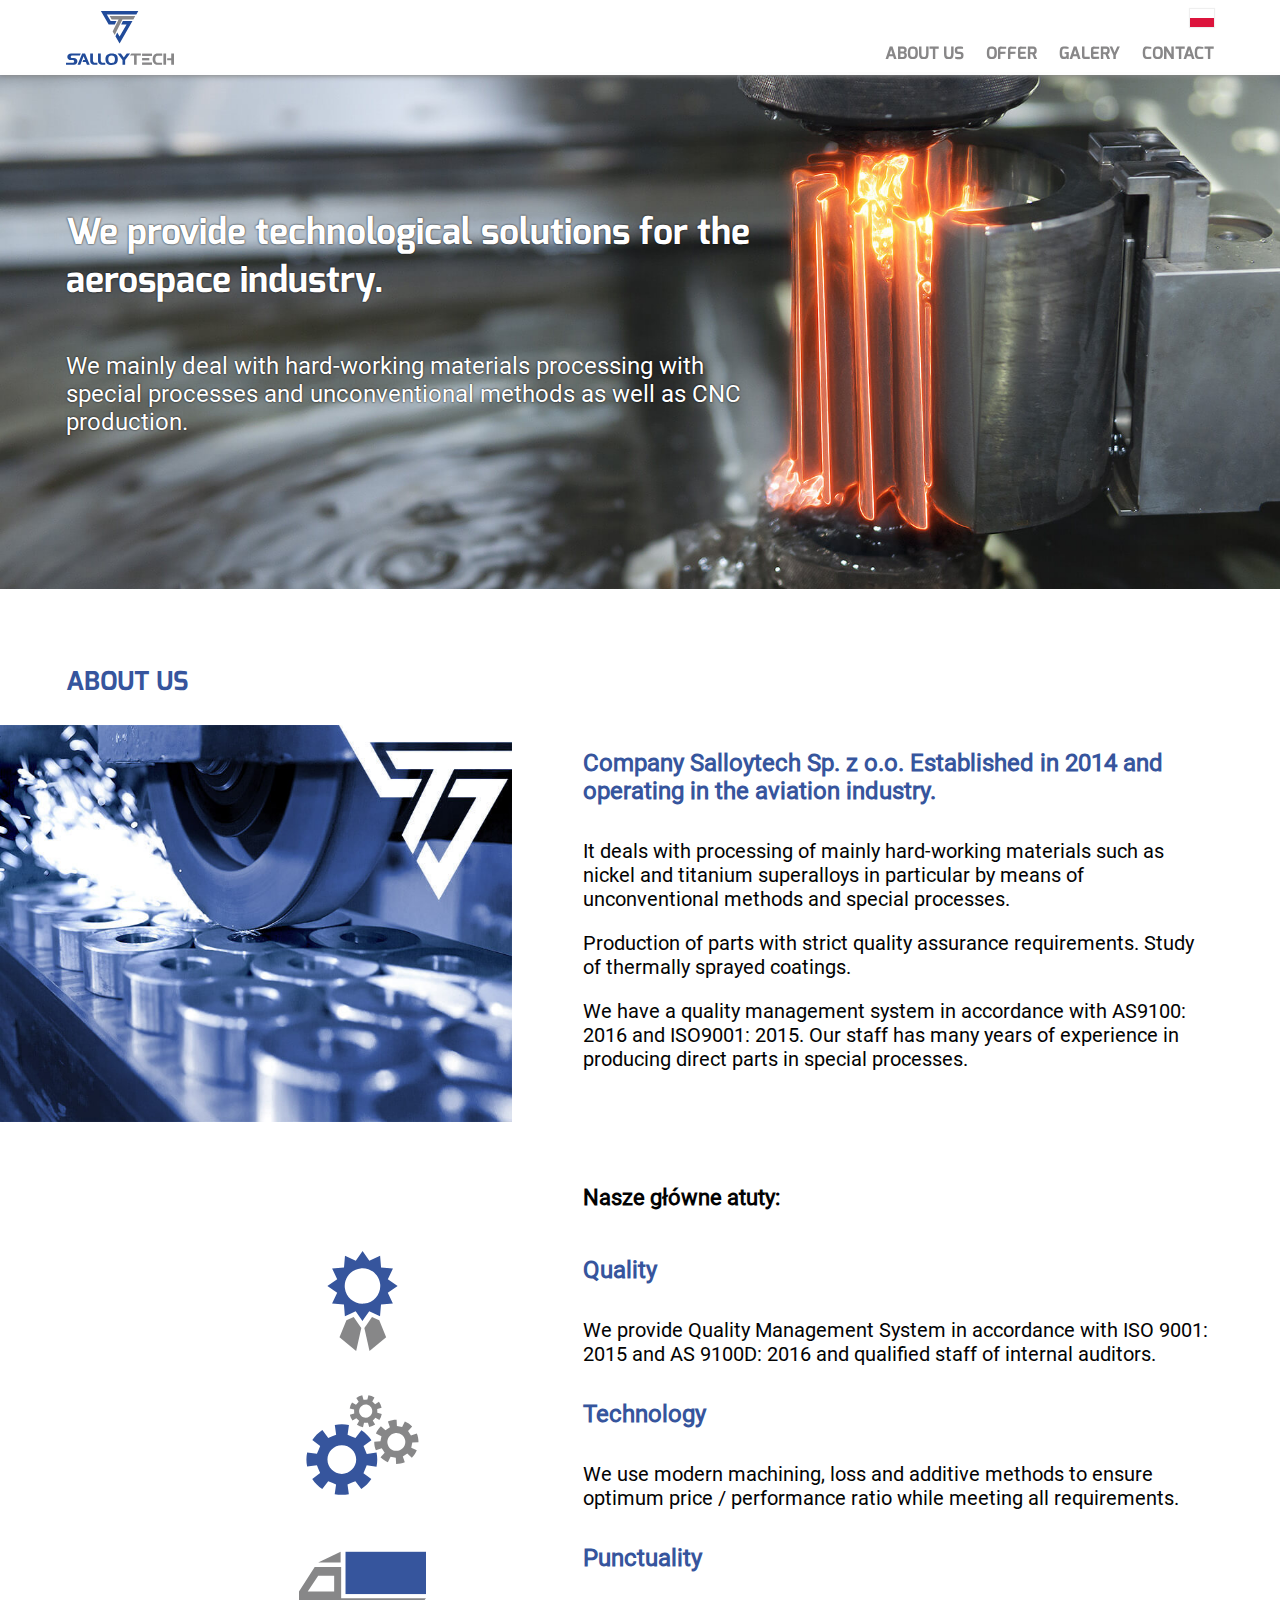
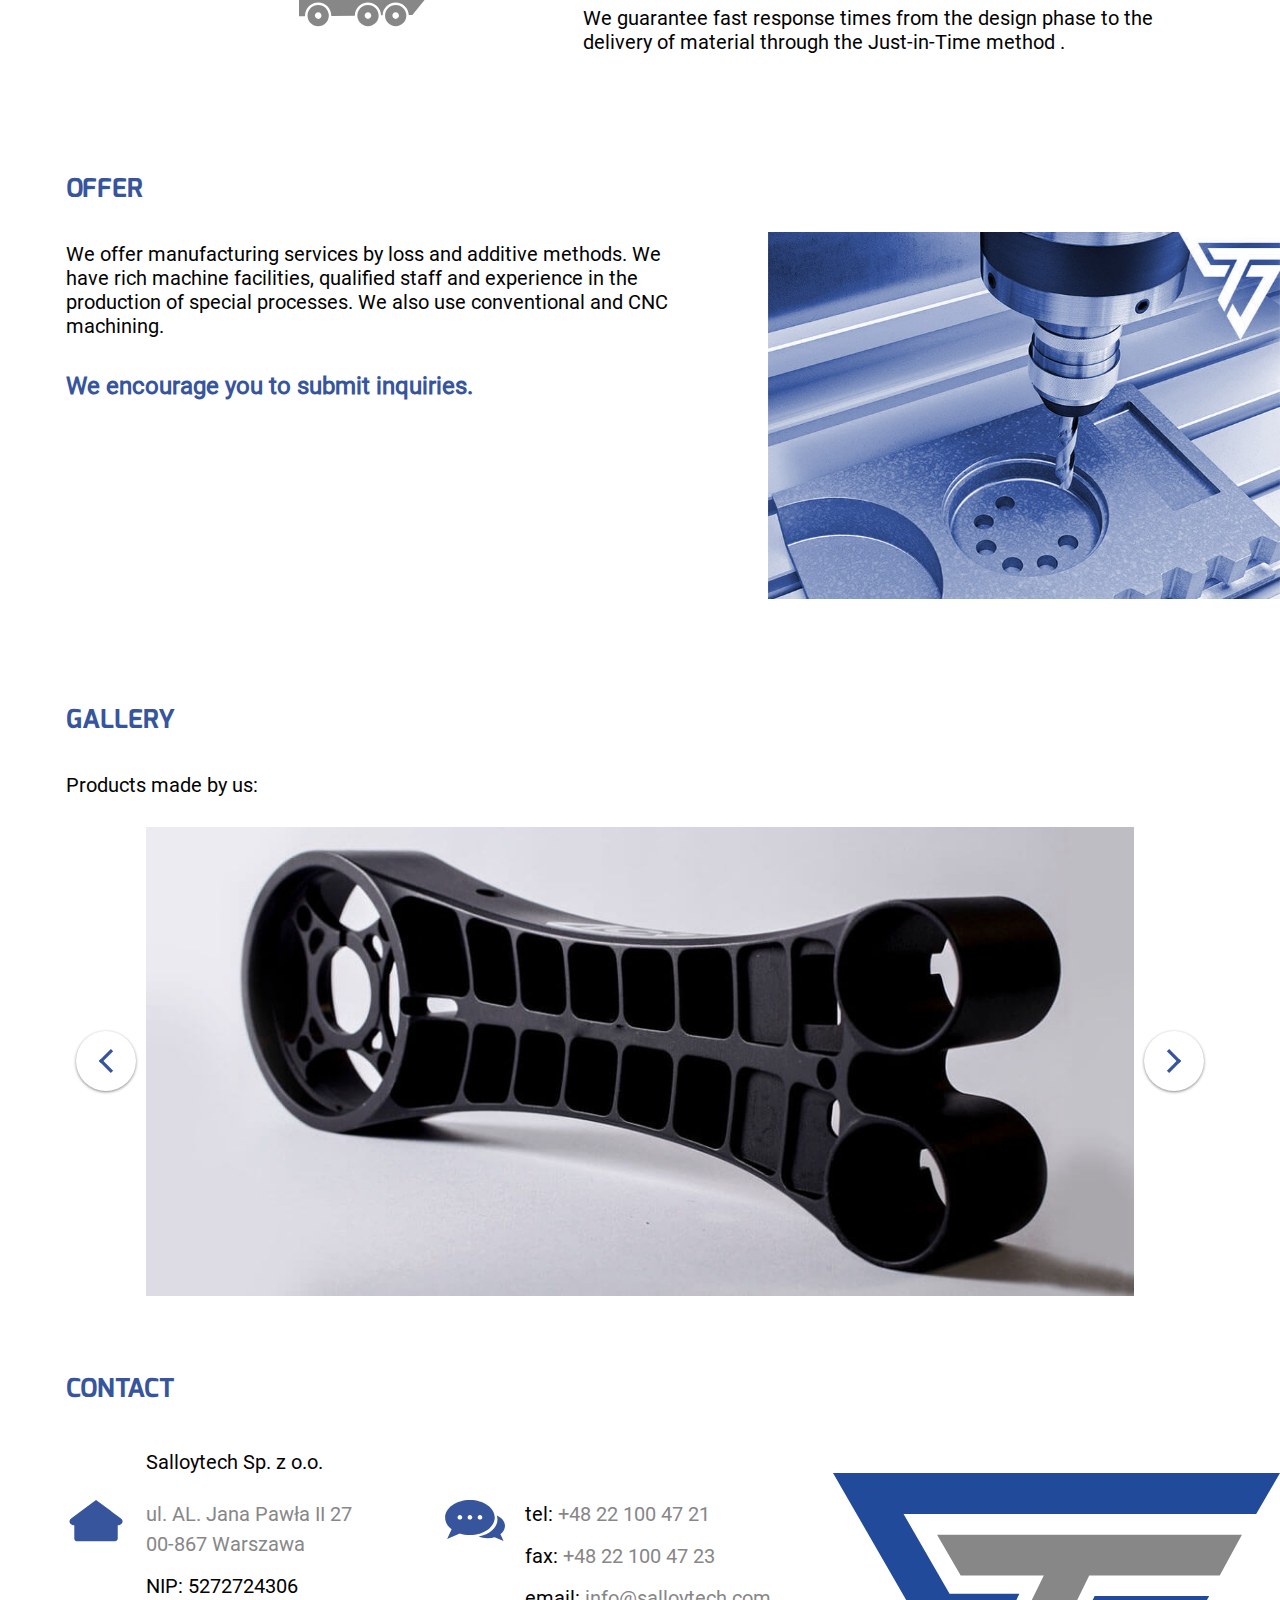
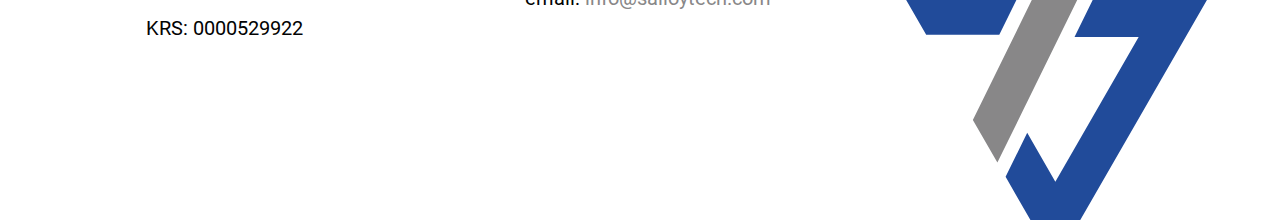
==== commit c8605a71: "mobile logo and language icons" ====
--- a/en/index.html
+++ b/en/index.html
@@ -23,7 +23,7 @@
 				<a href="#kontakt" onclick="hideMenu()">Contact</a>
 			</nav>
 			<div class="jezyki">
-				<a href="../index.html" title="polska wersja językowa" onmouseenter="flagaPolskiKolor()" onmouseleave="flagaPolskiSzara()" ontouchstart="flagaPolskiKolor()" ontouchend="flagaPolskiSzara()"><img class="flaga flaga-polska" src="../grafika/flaga-pl-szara.svg" alt="flaga Polski"/></a>
+				<a href="../index.html" title="polska wersja językowa"><img class="flaga flaga-polska" src="../grafika/flaga-pl.svg" alt="flaga Polski"/></a>
 			</div>
 		</div>
 	</header>
